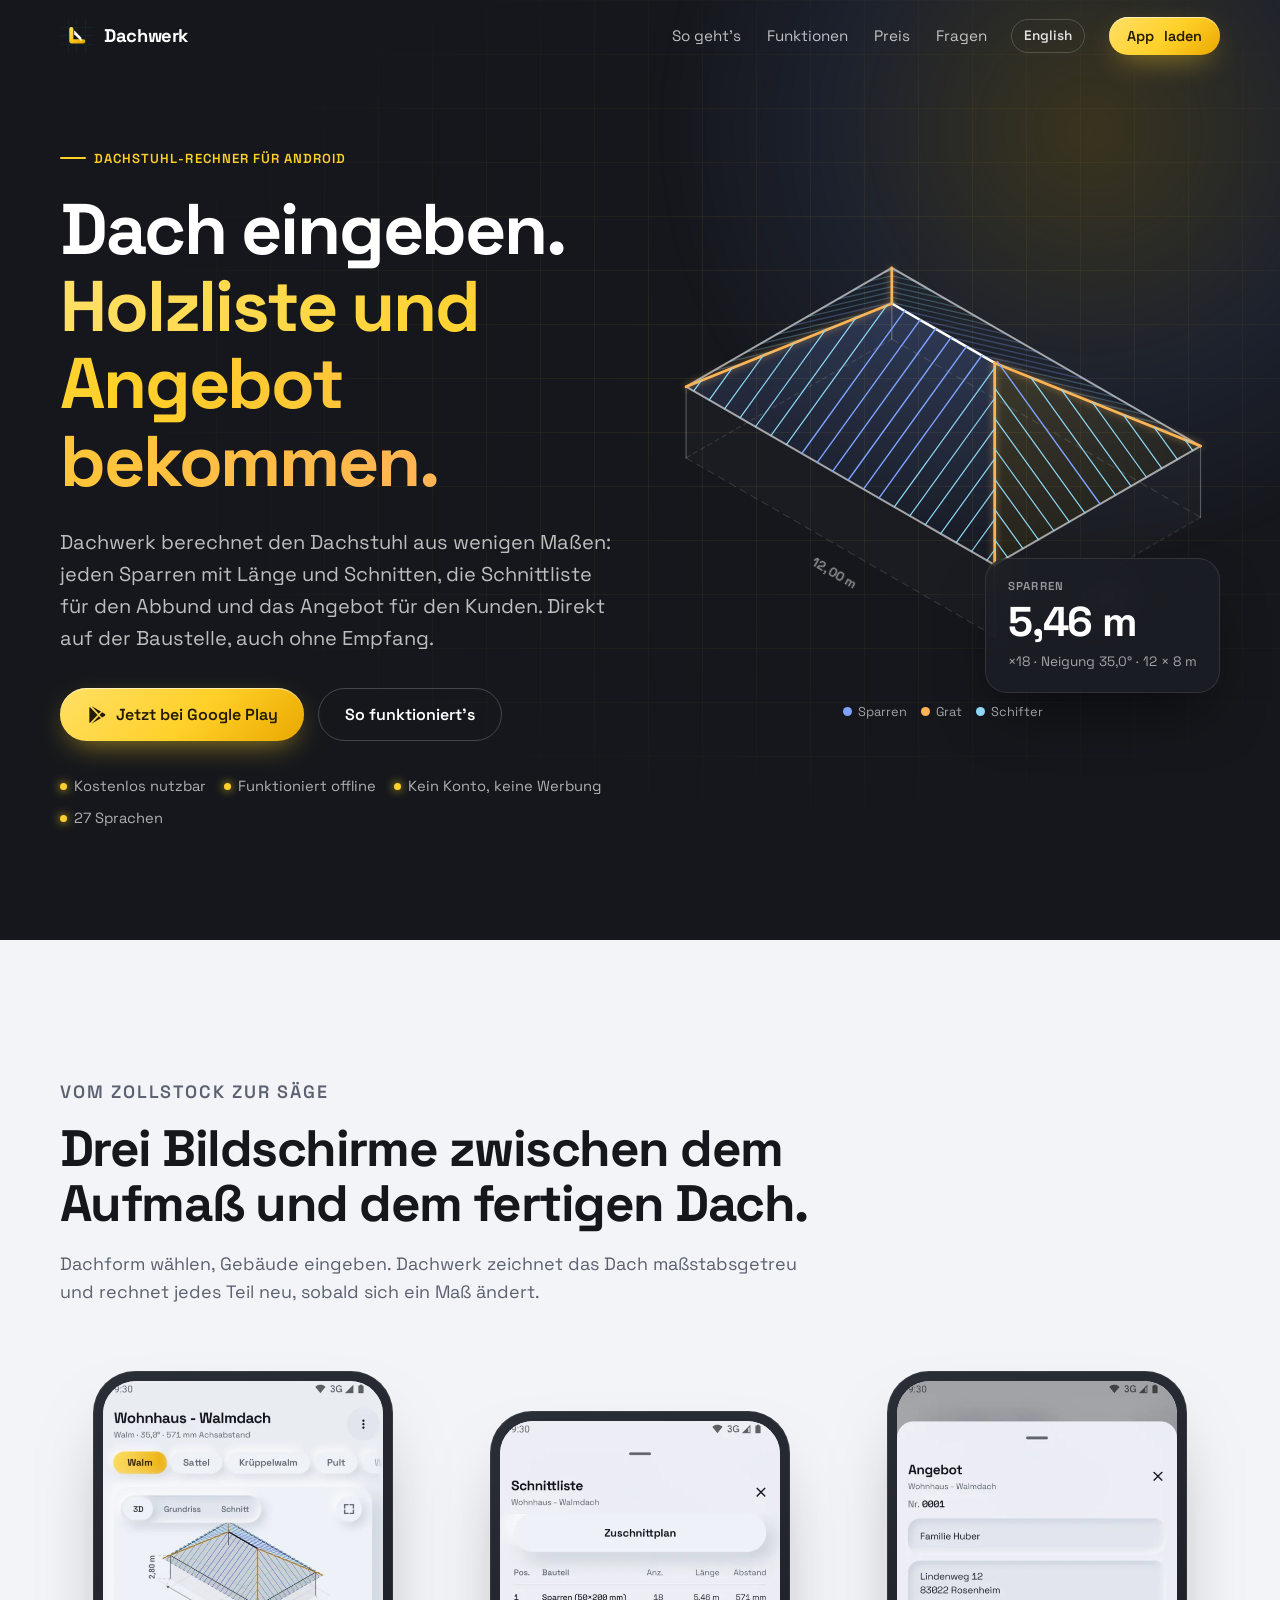
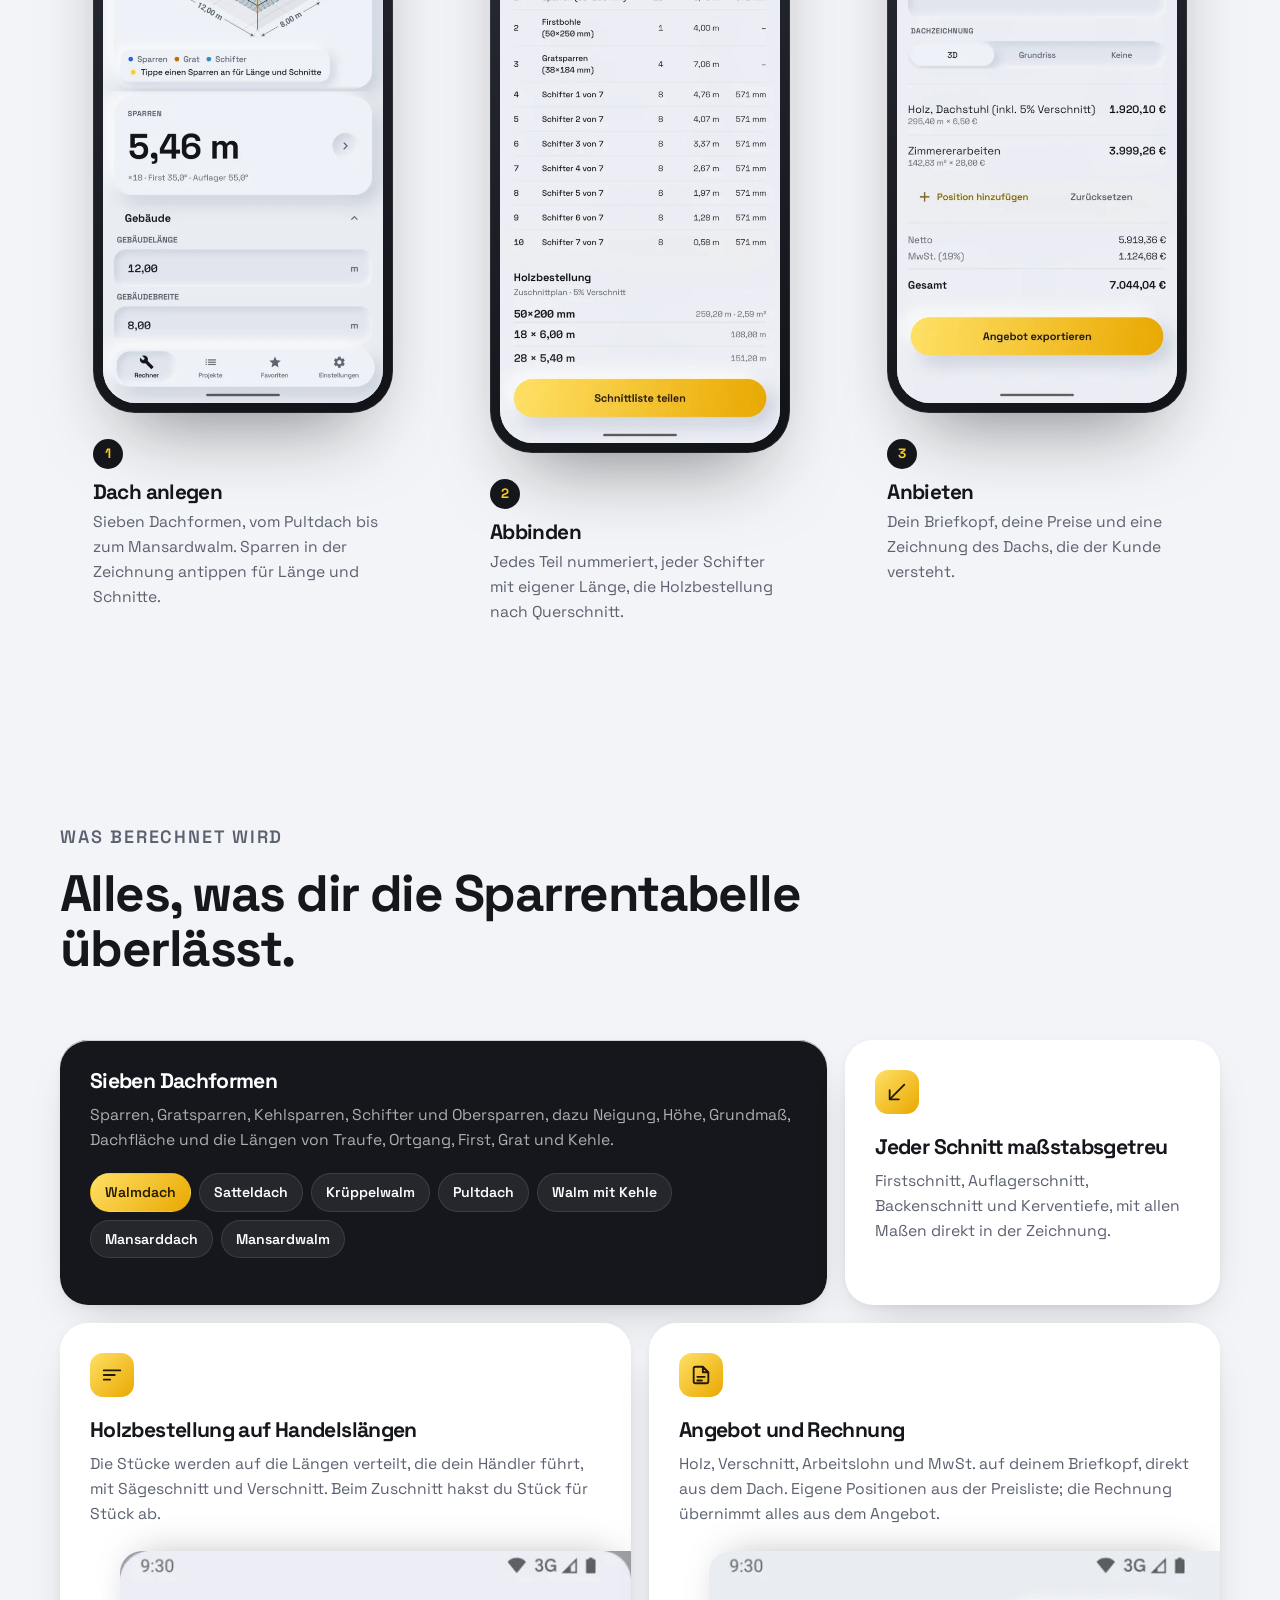
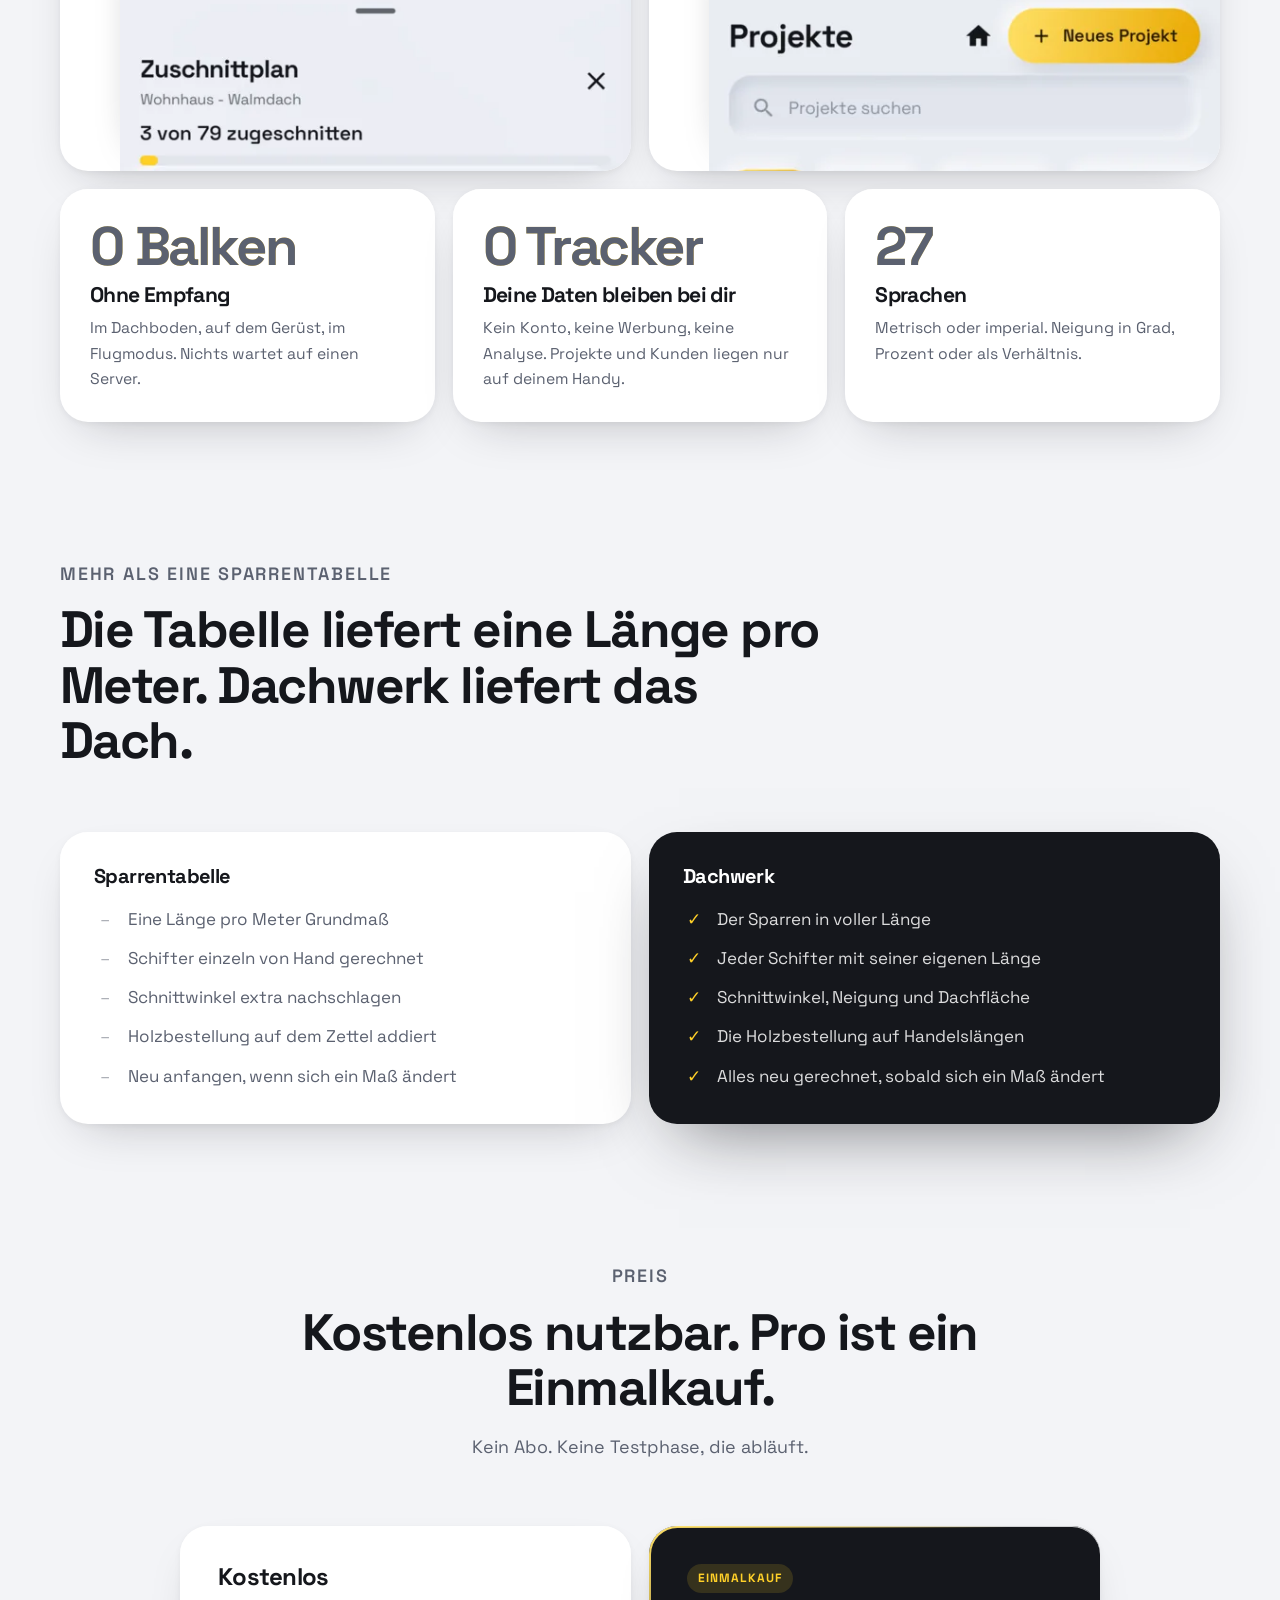
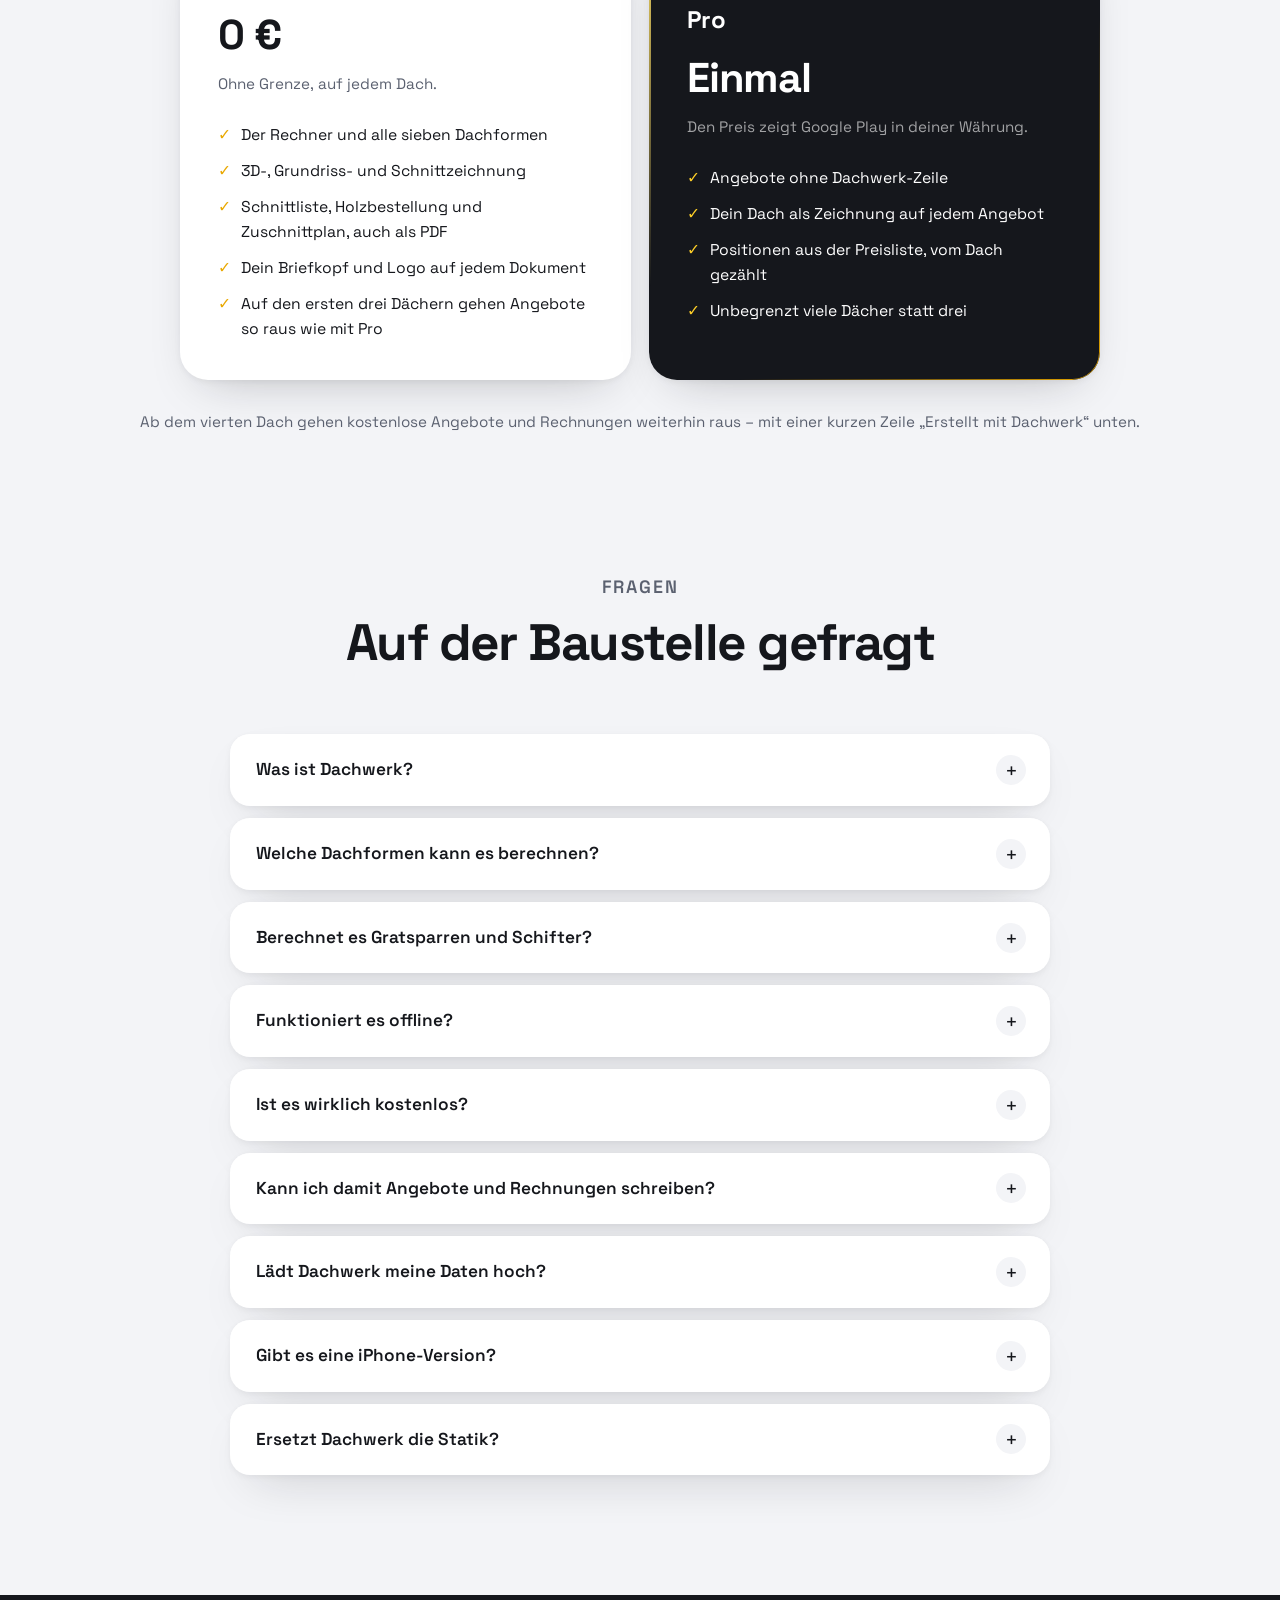
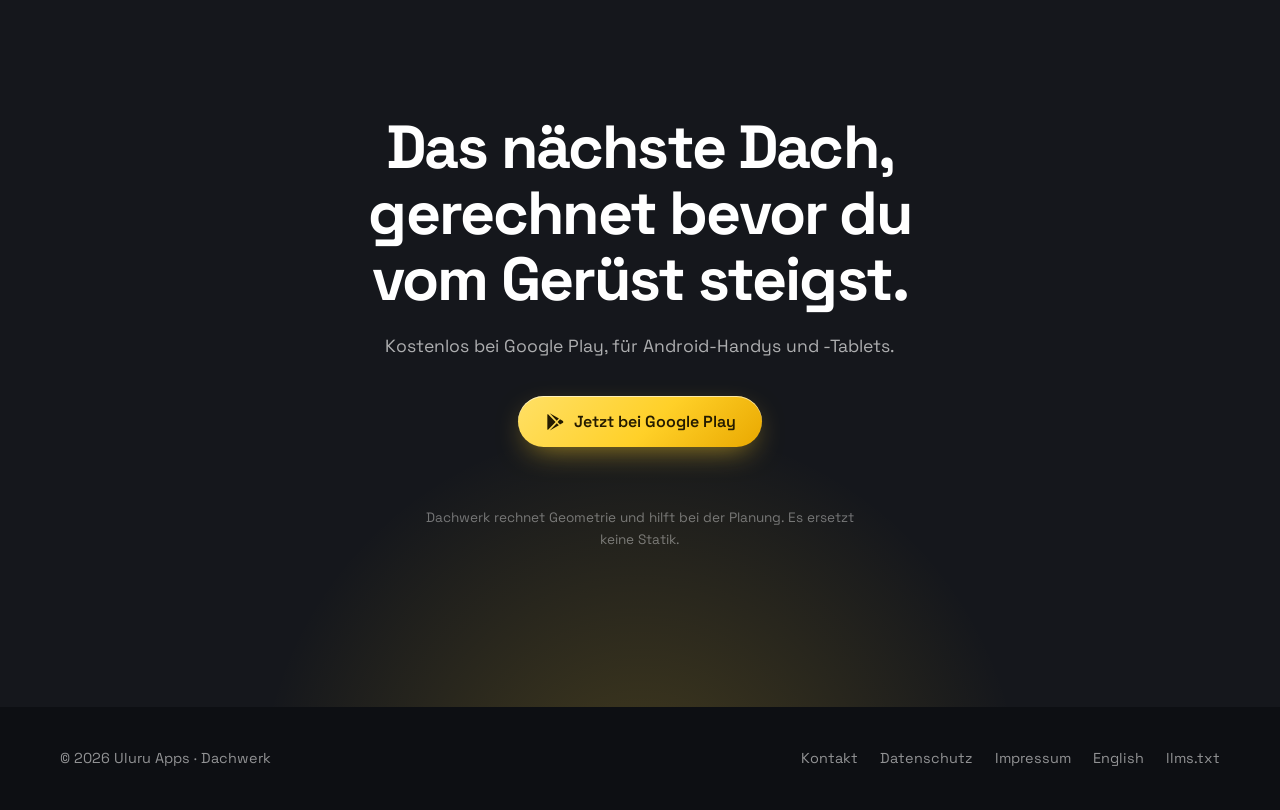
==== public/de/index.html @ 5c01ece1 "Add a website for Dachwerk, and make it easy for AI assistants to read Co-Authored-By: Claude Opus 5" ====
<!doctype html>
<html lang="de">
<head>
<meta charset="utf-8">
<meta name="viewport" content="width=device-width, initial-scale=1">
<title>Dachwerk – Sparrenrechner &amp; Dachstuhl berechnen auf Android</title>
<meta name="description" content="Dachwerk berechnet den Dachstuhl aus wenigen Maßen: jeden Sparren mit Länge und Schnitten, die Schnittliste für den Abbund und das Angebot für den Kunden. Offline, ohne Konto, kostenlos mit optionalem Pro-Einmalkauf.">
<link rel="canonical" href="__SITE_URL__/de/">
<link rel="alternate" hreflang="en" href="__SITE_URL__/">
<link rel="alternate" hreflang="de" href="__SITE_URL__/de/">
<link rel="alternate" hreflang="x-default" href="__SITE_URL__/">
<link rel="alternate" type="text/markdown" title="LLM-Zusammenfassung" href="../llms.txt">
<meta name="theme-color" content="#15171C">
<link rel="icon" href="../icon.svg" type="image/svg+xml">
<link rel="apple-touch-icon" href="../apple-touch-icon.png">
<link rel="preload" href="../fonts/space_grotesk.ttf" as="font" type="font/ttf" crossorigin>
<meta property="og:type" content="website">
<meta property="og:site_name" content="Dachwerk">
<meta property="og:title" content="Dachwerk – Dach eingeben. Holzliste und Angebot bekommen.">
<meta property="og:description" content="Dachstuhl-Rechner für Android: Sparren, Grat und Schifter, Schnitte, Schnittliste, Holzbestellung und Angebot. Funktioniert offline.">
<meta property="og:url" content="__SITE_URL__/de/">
<meta property="og:image" content="__SITE_URL__/img/og.png">
<meta property="og:image:width" content="1200">
<meta property="og:image:height" content="630">
<meta property="og:locale" content="de_DE">
<meta property="og:locale:alternate" content="en_GB">
<meta name="twitter:card" content="summary_large_image">
<link rel="stylesheet" href="../styles.css">
<script>document.documentElement.classList.add('js')</script>
<script type="application/ld+json">
{
  "@context": "https://schema.org",
  "@graph": [
    {
      "@type": "WebPage",
      "@id": "__SITE_URL__/de/#webpage",
      "url": "__SITE_URL__/de/",
      "name": "Dachwerk – Sparrenrechner & Dachstuhl berechnen auf Android",
      "inLanguage": "de",
      "isPartOf": { "@id": "__SITE_URL__/#website" },
      "about": { "@id": "__SITE_URL__/#app" }
    },
    {
      "@type": "MobileApplication",
      "@id": "__SITE_URL__/#app",
      "name": "Dachwerk",
      "alternateName": ["Dachstuhl berechnen · Dachwerk", "Sparrenrechner Dachwerk"],
      "description": "Dachstuhl-Rechner für Android. Aus wenigen Maßen berechnet Dachwerk jeden Sparren (Sparren, Gratsparren, Kehlsparren, Schifter, Obersparren) mit Länge und Schnitten (Firstschnitt, Auflagerschnitt, Backenschnitt, Kerventiefe), Neigung und Dachfläche, eine nummerierte Schnittliste, die Holzbestellung auf Handelslängen sowie Angebot und Rechnung als PDF auf dem eigenen Briefkopf. Funktioniert komplett offline, ohne Konto, ohne Werbung und ohne Tracking.",
      "applicationCategory": "BusinessApplication",
      "operatingSystem": "Android 8.0 oder neuer",
      "downloadUrl": "https://play.google.com/store/apps/details?id=com.uluruapps.dachwerk",
      "inLanguage": "de",
      "offers": { "@type": "Offer", "price": "0", "priceCurrency": "EUR", "description": "Kostenlos ohne Grenze für Rechner, Zeichnungen, Schnittliste und Briefkopf. Pro ist ein optionaler Einmalkauf, kein Abo." },
      "publisher": { "@id": "__SITE_URL__/#org" }
    },
    {
      "@type": "FAQPage",
      "@id": "__SITE_URL__/de/#faq",
      "inLanguage": "de",
      "mainEntity": [
        { "@type": "Question", "name": "Was ist Dachwerk?", "acceptedAnswer": { "@type": "Answer", "text": "Dachwerk ist ein Sparrenrechner bzw. Dachstuhl-Rechner für Android. Aus wenigen Maßen berechnet die App jeden Sparren mit Länge und Schnitten, zeichnet das Dach maßstabsgetreu, erstellt Schnittliste und Holzbestellung und schreibt das Angebot und die Rechnung für den Kunden. Gemacht für Zimmerer, Dachdecker, Holzbaubetriebe und Bauunternehmer." } },
        { "@type": "Question", "name": "Welche Dachformen kann Dachwerk berechnen?", "acceptedAnswer": { "@type": "Answer", "text": "Satteldach, Pultdach, Walmdach, Krüppelwalmdach, Walmdach mit Kehle (Winkeldach), Mansarddach und Mansardwalmdach." } },
        { "@type": "Question", "name": "Berechnet Dachwerk Gratsparren und Schifter?", "acceptedAnswer": { "@type": "Answer", "text": "Ja. Dachwerk berechnet Sparren, Gratsparren, Kehlsparren, Schifter und Obersparren. Jeder Schifter steht mit seiner eigenen Länge in der Liste, mit Firstschnitt, Auflagerschnitt, Backenschnitt und Kerventiefe." } },
        { "@type": "Question", "name": "Funktioniert Dachwerk offline?", "acceptedAnswer": { "@type": "Answer", "text": "Ja. Rechner, Zeichnungen, Schnittlisten und PDFs funktionieren ohne Empfang. Internet braucht die App nur, um einen optionalen Kauf über Google Play abzuschließen." } },
        { "@type": "Question", "name": "Ist Dachwerk kostenlos?", "acceptedAnswer": { "@type": "Answer", "text": "Ja. Rechner, Zeichnungen, Schnittliste, Holzbestellung und Briefkopf sind kostenlos und ohne Grenze. Auf den ersten drei Dächern gehen auch Angebote so raus wie mit Pro. Ab dem vierten Dach steht unten auf Angeboten und Rechnungen eine kurze Zeile „Erstellt mit Dachwerk“, bis Pro freigeschaltet ist. Pro ist ein Einmalkauf, kein Abo." } },
        { "@type": "Question", "name": "Kann ich mit Dachwerk Angebote und Rechnungen schreiben?", "acceptedAnswer": { "@type": "Answer", "text": "Ja. Holz, Verschnitt, Arbeitslohn und MwSt. direkt aus dem berechneten Dach, auf dem eigenen Briefkopf mit Logo. Eigene Positionen kommen aus der Preisliste. Die Rechnung übernimmt Kunde und Positionen aus dem Angebot. Beides geht als PDF per E-Mail oder Messenger raus oder wird ausgedruckt." } },
        { "@type": "Question", "name": "Lädt Dachwerk meine Daten hoch?", "acceptedAnswer": { "@type": "Answer", "text": "Nein. Kein Konto, keine Werbung, keine Analyse, kein Tracking. Projekte, Kunden und Firmendaten bleiben auf dem Handy." } },
        { "@type": "Question", "name": "Gibt es Dachwerk für das iPhone?", "acceptedAnswer": { "@type": "Answer", "text": "Derzeit nicht. Dachwerk gibt es für Android-Handys und -Tablets ab Android 8.0 bei Google Play." } },
        { "@type": "Question", "name": "Ersetzt Dachwerk die Statik?", "acceptedAnswer": { "@type": "Answer", "text": "Nein. Dachwerk rechnet Geometrie und hilft bei der Planung. Es ersetzt keine Statik. Die Ergebnisse sind anhand der geltenden Bauvorschriften, der statischen Vorgaben und der Herstellerangaben zu prüfen." } }
      ]
    }
  ]
}
</script>
</head>
<body>
<a class="skip" href="#main">Zum Inhalt</a>

<header class="top" id="top">
  <div class="wrap">
    <a class="brand" href="./" aria-label="Dachwerk Startseite"><img src="../icon.svg" alt="" width="34" height="34">Dachwerk</a>
    <nav class="nav" aria-label="Hauptmenü">
      <a href="#how">So geht’s</a>
      <a href="#features">Funktionen</a>
      <a href="#pricing">Preis</a>
      <a href="#faq">Fragen</a>
    </nav>
    <a class="lang" href="../" hreflang="en" lang="en">English</a>
    <a class="btn btn-gold" href="https://play.google.com/store/apps/details?id=com.uluruapps.dachwerk&amp;hl=de&amp;referrer=utm_source%3Dwebsite%26utm_medium%3Dheader_de">App <span class="long">laden</span></a>
  </div>
</header>

<main id="main">
<section class="hero">
  <div class="wrap">
    <div>
      <p class="eyebrow">Dachstuhl-Rechner für Android</p>
      <h1>Dach eingeben.<br><span class="grad">Holzliste und Angebot bekommen.</span></h1>
      <p class="lead">Dachwerk berechnet den Dachstuhl aus wenigen Maßen: jeden Sparren mit Länge und Schnitten, die Schnittliste für den Abbund und das Angebot für den Kunden. Direkt auf der Baustelle, auch ohne Empfang.</p>
      <div class="ctas">
        <a class="btn btn-gold" href="https://play.google.com/store/apps/details?id=com.uluruapps.dachwerk&amp;hl=de&amp;referrer=utm_source%3Dwebsite%26utm_medium%3Dhero_de">
          <svg viewBox="0 0 24 24" aria-hidden="true"><path fill="currentColor" d="M4.6 2.3a1.5 1.5 0 0 0-.6 1.2v17a1.5 1.5 0 0 0 .6 1.2l9.3-9.7zm10.7 8.3 2.6-2.7L6.9 1.6zm0 2.8-8.4 8.9 11-6.3zm3.9-4.7-2.9 3.2 2.9 3.2 3.1-1.8a1.6 1.6 0 0 0 0-2.8z"/></svg>
          Jetzt bei Google Play
        </a>
        <a class="btn btn-ghost" href="#how">So funktioniert’s</a>
      </div>
      <ul class="chips">
        <li>Kostenlos nutzbar</li>
        <li>Funktioniert offline</li>
        <li>Kein Konto, keine Werbung</li>
        <li>27 Sprachen</li>
      </ul>
    </div>
    <div class="stage">
      <svg class="roof" viewBox="-228 -92 560 442" role="img" aria-label="Isometrische Zeichnung eines Walmdachs, 12 × 8 m bei 35° Neigung, mit Sparren, Gratsparren und Schiftern">
<defs><linearGradient id="faceA" x1="0" y1="0" x2="0" y2="1"><stop offset="0" stop-color="#7EA2FF" stop-opacity=".22"/><stop offset="1" stop-color="#7EA2FF" stop-opacity=".04"/></linearGradient><linearGradient id="faceB" x1="0" y1="0" x2="1" y2="1"><stop offset="0" stop-color="#FFD028" stop-opacity=".16"/><stop offset="1" stop-color="#FFD028" stop-opacity=".02"/></linearGradient></defs>
<polygon class="face face-a" points="-207.8,48.0 103.9,228.0 103.9,24.0 0.0,-36.0"/>
<polygon class="face face-b" points="311.8,108.0 103.9,228.0 103.9,24.0"/>
<polygon class="wallface wf-a" points="-207.8,120.0 103.9,300.0 103.9,228.0 -207.8,48.0"/>
<polygon class="wallface wf-b" points="311.8,180.0 103.9,300.0 103.9,228.0 311.8,108.0"/>
<line class="ground" style="--o:0.00" x1="0.0" y1="0.0" x2="311.8" y2="180.0" pathLength="1"/>
<line class="ground" style="--o:0.00" x1="311.8" y1="180.0" x2="103.9" y2="300.0" pathLength="1"/>
<line class="ground" style="--o:0.00" x1="103.9" y1="300.0" x2="-207.8" y2="120.0" pathLength="1"/>
<line class="ground" style="--o:0.00" x1="-207.8" y1="120.0" x2="0.0" y2="0.0" pathLength="1"/>
<line class="wall" style="--o:1.00" x1="0.0" y1="0.0" x2="0.0" y2="-72.0" pathLength="1"/>
<line class="wall" style="--o:1.00" x1="311.8" y1="180.0" x2="311.8" y2="108.0" pathLength="1"/>
<line class="wall" style="--o:1.00" x1="103.9" y1="300.0" x2="103.9" y2="228.0" pathLength="1"/>
<line class="wall" style="--o:1.00" x1="-207.8" y1="120.0" x2="-207.8" y2="48.0" pathLength="1"/>
<line class="plate" style="--o:2.00" x1="0.0" y1="-72.0" x2="311.8" y2="108.0" pathLength="1"/>
<line class="plate" style="--o:2.00" x1="311.8" y1="108.0" x2="103.9" y2="228.0" pathLength="1"/>
<line class="plate" style="--o:2.00" x1="103.9" y1="228.0" x2="-207.8" y2="48.0" pathLength="1"/>
<line class="plate" style="--o:2.00" x1="-207.8" y1="48.0" x2="0.0" y2="-72.0" pathLength="1"/>
<line class="ridge" style="--o:3.00" x1="0.0" y1="-36.0" x2="103.9" y2="24.0" pathLength="1"/>
<line class="hip" style="--o:3.00" x1="0.0" y1="-72.0" x2="0.0" y2="-36.0" pathLength="1"/>
<line class="hip" style="--o:3.00" x1="-207.8" y1="48.0" x2="0.0" y2="-36.0" pathLength="1"/>
<line class="hip" style="--o:3.00" x1="311.8" y1="108.0" x2="103.9" y2="24.0" pathLength="1"/>
<line class="hip" style="--o:3.00" x1="103.9" y1="228.0" x2="103.9" y2="24.0" pathLength="1"/>
<line class="jack back" style="--o:4.00" x1="7.8" y1="-67.5" x2="0.0" y2="-69.3" pathLength="1"/>
<line class="jack" style="--o:4.25" x1="-200.1" y1="52.5" x2="-192.3" y2="41.7" pathLength="1"/>
<line class="jack back" style="--o:4.50" x1="23.4" y1="-58.5" x2="0.0" y2="-63.9" pathLength="1"/>
<line class="jack" style="--o:4.75" x1="-184.5" y1="61.5" x2="-161.1" y2="29.1" pathLength="1"/>
<line class="jack back" style="--o:5.00" x1="39.0" y1="-49.5" x2="0.0" y2="-58.5" pathLength="1"/>
<line class="jack" style="--o:5.25" x1="-168.9" y1="70.5" x2="-129.9" y2="16.5" pathLength="1"/>
<line class="jack back" style="--o:5.50" x1="54.6" y1="-40.5" x2="0.0" y2="-53.1" pathLength="1"/>
<line class="jack" style="--o:5.75" x1="-153.3" y1="79.5" x2="-98.7" y2="3.9" pathLength="1"/>
<line class="jack back" style="--o:6.00" x1="70.1" y1="-31.5" x2="0.0" y2="-47.7" pathLength="1"/>
<line class="jack" style="--o:6.25" x1="-137.7" y1="88.5" x2="-67.5" y2="-8.7" pathLength="1"/>
<line class="jack back" style="--o:6.50" x1="85.7" y1="-22.5" x2="0.0" y2="-42.3" pathLength="1"/>
<line class="jack" style="--o:6.75" x1="-122.1" y1="97.5" x2="-36.4" y2="-21.3" pathLength="1"/>
<line class="jack back" style="--o:7.00" x1="101.3" y1="-13.5" x2="0.0" y2="-36.9" pathLength="1"/>
<line class="jack" style="--o:7.25" x1="-106.5" y1="106.5" x2="-5.2" y2="-33.9" pathLength="1"/>
<line class="common back" style="--o:7.50" x1="116.9" y1="-4.5" x2="13.0" y2="-28.5" pathLength="1"/>
<line class="common" style="--o:7.75" x1="-90.9" y1="115.5" x2="13.0" y2="-28.5" pathLength="1"/>
<line class="common back" style="--o:8.00" x1="132.5" y1="4.5" x2="28.6" y2="-19.5" pathLength="1"/>
<line class="common" style="--o:8.25" x1="-75.3" y1="124.5" x2="28.6" y2="-19.5" pathLength="1"/>
<line class="common back" style="--o:8.50" x1="148.1" y1="13.5" x2="44.2" y2="-10.5" pathLength="1"/>
<line class="common" style="--o:8.75" x1="-59.8" y1="133.5" x2="44.2" y2="-10.5" pathLength="1"/>
<line class="common back" style="--o:9.00" x1="163.7" y1="22.5" x2="59.8" y2="-1.5" pathLength="1"/>
<line class="common" style="--o:9.25" x1="-44.2" y1="142.5" x2="59.8" y2="-1.5" pathLength="1"/>
<line class="common back" style="--o:9.50" x1="179.3" y1="31.5" x2="75.3" y2="7.5" pathLength="1"/>
<line class="common" style="--o:9.75" x1="-28.6" y1="151.5" x2="75.3" y2="7.5" pathLength="1"/>
<line class="common back" style="--o:10.00" x1="194.9" y1="40.5" x2="90.9" y2="16.5" pathLength="1"/>
<line class="common" style="--o:10.25" x1="-13.0" y1="160.5" x2="90.9" y2="16.5" pathLength="1"/>
<line class="jack back" style="--o:10.50" x1="210.4" y1="49.5" x2="109.1" y2="26.1" pathLength="1"/>
<line class="jack" style="--o:10.75" x1="2.6" y1="169.5" x2="103.9" y2="29.1" pathLength="1"/>
<line class="jack back" style="--o:11.00" x1="226.0" y1="58.5" x2="140.3" y2="38.7" pathLength="1"/>
<line class="jack" style="--o:11.25" x1="18.2" y1="178.5" x2="103.9" y2="59.7" pathLength="1"/>
<line class="jack back" style="--o:11.50" x1="241.6" y1="67.5" x2="171.5" y2="51.3" pathLength="1"/>
<line class="jack" style="--o:11.75" x1="33.8" y1="187.5" x2="103.9" y2="90.3" pathLength="1"/>
<line class="jack back" style="--o:12.00" x1="257.2" y1="76.5" x2="202.6" y2="63.9" pathLength="1"/>
<line class="jack" style="--o:12.25" x1="49.4" y1="196.5" x2="103.9" y2="120.9" pathLength="1"/>
<line class="jack back" style="--o:12.50" x1="272.8" y1="85.5" x2="233.8" y2="76.5" pathLength="1"/>
<line class="jack" style="--o:12.75" x1="65.0" y1="205.5" x2="103.9" y2="151.5" pathLength="1"/>
<line class="jack back" style="--o:13.00" x1="288.4" y1="94.5" x2="265.0" y2="89.1" pathLength="1"/>
<line class="jack" style="--o:13.25" x1="80.5" y1="214.5" x2="103.9" y2="182.1" pathLength="1"/>
<line class="jack back" style="--o:13.50" x1="304.0" y1="103.5" x2="296.2" y2="101.7" pathLength="1"/>
<line class="jack" style="--o:13.75" x1="96.1" y1="223.5" x2="103.9" y2="212.7" pathLength="1"/>
<line class="jack back" style="--o:14.00" x1="-7.8" y1="-67.5" x2="0.0" y2="-69.3" pathLength="1"/>
<line class="jack" style="--o:14.25" x1="304.0" y1="112.5" x2="296.2" y2="101.7" pathLength="1"/>
<line class="jack back" style="--o:14.50" x1="-23.4" y1="-58.5" x2="0.0" y2="-63.9" pathLength="1"/>
<line class="jack" style="--o:14.75" x1="288.4" y1="121.5" x2="265.0" y2="89.1" pathLength="1"/>
<line class="jack back" style="--o:15.00" x1="-39.0" y1="-49.5" x2="0.0" y2="-58.5" pathLength="1"/>
<line class="jack" style="--o:15.25" x1="272.8" y1="130.5" x2="233.8" y2="76.5" pathLength="1"/>
<line class="jack back" style="--o:15.50" x1="-54.6" y1="-40.5" x2="0.0" y2="-53.1" pathLength="1"/>
<line class="jack" style="--o:15.75" x1="257.2" y1="139.5" x2="202.6" y2="63.9" pathLength="1"/>
<line class="jack back" style="--o:16.00" x1="-70.1" y1="-31.5" x2="0.0" y2="-47.7" pathLength="1"/>
<line class="jack" style="--o:16.25" x1="241.6" y1="148.5" x2="171.5" y2="51.3" pathLength="1"/>
<line class="jack back" style="--o:16.50" x1="-85.7" y1="-22.5" x2="0.0" y2="-42.3" pathLength="1"/>
<line class="jack" style="--o:16.75" x1="226.0" y1="157.5" x2="140.3" y2="38.7" pathLength="1"/>
<line class="common back" style="--o:17.00" x1="-101.3" y1="-13.5" x2="2.6" y2="-37.5" pathLength="1"/>
<line class="common" style="--o:17.25" x1="210.4" y1="166.5" x2="106.5" y2="22.5" pathLength="1"/>
<line class="jack back" style="--o:17.50" x1="-116.9" y1="-4.5" x2="-26.0" y2="-25.5" pathLength="1"/>
<line class="jack" style="--o:17.75" x1="194.9" y1="175.5" x2="103.9" y2="49.5" pathLength="1"/>
<line class="jack back" style="--o:18.00" x1="-132.5" y1="4.5" x2="-57.2" y2="-12.9" pathLength="1"/>
<line class="jack" style="--o:18.25" x1="179.3" y1="184.5" x2="103.9" y2="80.1" pathLength="1"/>
<line class="jack back" style="--o:18.50" x1="-148.1" y1="13.5" x2="-88.3" y2="-0.3" pathLength="1"/>
<line class="jack" style="--o:18.75" x1="163.7" y1="193.5" x2="103.9" y2="110.7" pathLength="1"/>
<line class="jack back" style="--o:19.00" x1="-163.7" y1="22.5" x2="-119.5" y2="12.3" pathLength="1"/>
<line class="jack" style="--o:19.25" x1="148.1" y1="202.5" x2="103.9" y2="141.3" pathLength="1"/>
<line class="jack back" style="--o:19.50" x1="-179.3" y1="31.5" x2="-150.7" y2="24.9" pathLength="1"/>
<line class="jack" style="--o:19.75" x1="132.5" y1="211.5" x2="103.9" y2="171.9" pathLength="1"/>
<line class="jack back" style="--o:20.00" x1="-194.9" y1="40.5" x2="-181.9" y2="37.5" pathLength="1"/>
<line class="jack" style="--o:20.25" x1="116.9" y1="220.5" x2="103.9" y2="202.5" pathLength="1"/>
<text class="dim" x="-60.0" y="240.0" transform="rotate(30 -60.0 240.0)" text-anchor="middle">12,00 m</text>
<text class="dim" x="221.8" y="266.0" transform="rotate(-30 221.8 266.0)" text-anchor="middle">8,00 m</text>
</svg>
      <div class="readout" aria-hidden="true">
        <small>Sparren</small>
        <strong>5,46 m</strong>
        <span>×18 · Neigung 35,0° · 12 × 8 m</span>
      </div>
      <div class="legend" aria-hidden="true"><span><i style="background:var(--common)"></i>Sparren</span><span><i style="background:var(--hip)"></i>Grat</span><span><i style="background:var(--jack)"></i>Schifter</span></div>
    </div>
  </div>
</section>

<section id="how">
  <div class="wrap">
    <div class="head reveal">
      <p class="kicker">Vom Zollstock zur Säge</p>
      <h2>Drei Bildschirme zwischen dem Aufmaß und dem fertigen Dach.</h2>
      <p>Dachform wählen, Gebäude eingeben. Dachwerk zeichnet das Dach maßstabsgetreu und rechnet jedes Teil neu, sobald sich ein Maß ändert.</p>
    </div>
    <div class="phones">
      <article class="phone reveal">
        <figure>
          <div class="device"><img src="../img/de-1-calculator.webp" width="540" height="1200" alt="Dachwerk-Rechner: Walmdach 12 × 8 m in 3D mit Sparrenlänge" loading="lazy"></div>
          <figcaption><span class="step">1</span><h3>Dach anlegen</h3><p>Sieben Dachformen, vom Pultdach bis zum Mansardwalm. Sparren in der Zeichnung antippen für Länge und Schnitte.</p></figcaption>
        </figure>
      </article>
      <article class="phone reveal" style="--d:.12s">
        <figure>
          <div class="device"><img src="../img/de-4-cut-list.webp" width="540" height="1200" alt="Dachwerk-Schnittliste mit nummerierten Teilen und Holzbestellung nach Querschnitt" loading="lazy"></div>
          <figcaption><span class="step">2</span><h3>Abbinden</h3><p>Jedes Teil nummeriert, jeder Schifter mit eigener Länge, die Holzbestellung nach Querschnitt.</p></figcaption>
        </figure>
      </article>
      <article class="phone reveal" style="--d:.24s">
        <figure>
          <div class="device"><img src="../img/de-3-quote.webp" width="540" height="1200" alt="Dachwerk-Angebot mit Holz, Arbeitslohn, MwSt. und Zeichnung des Dachs" loading="lazy"></div>
          <figcaption><span class="step">3</span><h3>Anbieten</h3><p>Dein Briefkopf, deine Preise und eine Zeichnung des Dachs, die der Kunde versteht.</p></figcaption>
        </figure>
      </article>
    </div>
  </div>
</section>

<section id="features" style="padding-top:60px">
  <div class="wrap">
    <div class="head reveal">
      <p class="kicker">Was berechnet wird</p>
      <h2>Alles, was dir die Sparrentabelle überlässt.</h2>
    </div>
    <div class="bento">
      <article class="tile wide dark reveal">
        <h3>Sieben Dachformen</h3>
        <p>Sparren, Gratsparren, Kehlsparren, Schifter und Obersparren, dazu Neigung, Höhe, Grundmaß, Dachfläche und die Längen von Traufe, Ortgang, First, Grat und Kehle.</p>
        <ul class="shapes"><li>Walmdach</li><li>Satteldach</li><li>Krüppelwalm</li><li>Pultdach</li><li>Walm mit Kehle</li><li>Mansarddach</li><li>Mansardwalm</li></ul>
      </article>
      <article class="tile reveal" style="--d:.1s">
        <div class="ico"><svg viewBox="0 0 24 24" fill="none" stroke="currentColor" stroke-width="2" stroke-linecap="round" stroke-linejoin="round" aria-hidden="true"><path d="M4 20 20 4M4 20h10M4 20V10"/></svg></div>
        <h3>Jeder Schnitt maßstabsgetreu</h3>
        <p>Firstschnitt, Auflagerschnitt, Backenschnitt und Kerventiefe, mit allen Maßen direkt in der Zeichnung.</p>
      </article>
      <article class="tile half reveal">
        <div class="ico"><svg viewBox="0 0 24 24" fill="none" stroke="currentColor" stroke-width="2" stroke-linecap="round" aria-hidden="true"><path d="M3 7h18M3 12h12M3 17h7"/></svg></div>
        <h3>Holzbestellung auf Handelslängen</h3>
        <p>Die Stücke werden auf die Längen verteilt, die dein Händler führt, mit Sägeschnitt und Verschnitt. Beim Zuschnitt hakst du Stück für Stück ab.</p>
        <div class="tile-img"><img src="../img/de-5-cutting-plan.webp" width="540" height="1200" alt="Zuschnittplan: welches Teil aus welchem Holz kommt" loading="lazy"></div>
      </article>
      <article class="tile half reveal" style="--d:.1s">
        <div class="ico"><svg viewBox="0 0 24 24" fill="none" stroke="currentColor" stroke-width="2" stroke-linecap="round" stroke-linejoin="round" aria-hidden="true"><path d="M14 3H6a2 2 0 0 0-2 2v14a2 2 0 0 0 2 2h12a2 2 0 0 0 2-2V9zM14 3v6h6M8 14h8M8 18h5"/></svg></div>
        <h3>Angebot und Rechnung</h3>
        <p>Holz, Verschnitt, Arbeitslohn und MwSt. auf deinem Briefkopf, direkt aus dem Dach. Eigene Positionen aus der Preisliste; die Rechnung übernimmt alles aus dem Angebot.</p>
        <div class="tile-img"><img src="../img/de-6-projects.webp" width="540" height="1200" alt="Projektliste: jeder Auftrag mit Stand von Entwurf bis fertig" loading="lazy"></div>
      </article>
      <article class="tile reveal">
        <p class="big grad">0 Balken</p>
        <h3>Ohne Empfang</h3>
        <p>Im Dachboden, auf dem Gerüst, im Flugmodus. Nichts wartet auf einen Server.</p>
      </article>
      <article class="tile reveal" style="--d:.1s">
        <p class="big grad">0 Tracker</p>
        <h3>Deine Daten bleiben bei dir</h3>
        <p>Kein Konto, keine Werbung, keine Analyse. Projekte und Kunden liegen nur auf deinem Handy.</p>
      </article>
      <article class="tile reveal" style="--d:.2s">
        <p class="big grad">27</p>
        <h3>Sprachen</h3>
        <p>Metrisch oder imperial. Neigung in Grad, Prozent oder als Verhältnis.</p>
      </article>
    </div>
  </div>
</section>

<section style="padding-top:0">
  <div class="wrap">
    <div class="head reveal">
      <p class="kicker">Mehr als eine Sparrentabelle</p>
      <h2>Die Tabelle liefert eine Länge pro Meter. Dachwerk liefert das Dach.</h2>
    </div>
    <div class="compare">
      <div class="col reveal">
        <h3>Sparrentabelle</h3>
        <ul>
          <li>Eine Länge pro Meter Grundmaß</li>
          <li>Schifter einzeln von Hand gerechnet</li>
          <li>Schnittwinkel extra nachschlagen</li>
          <li>Holzbestellung auf dem Zettel addiert</li>
          <li>Neu anfangen, wenn sich ein Maß ändert</li>
        </ul>
      </div>
      <div class="col yes reveal" style="--d:.12s">
        <h3>Dachwerk</h3>
        <ul>
          <li>Der Sparren in voller Länge</li>
          <li>Jeder Schifter mit seiner eigenen Länge</li>
          <li>Schnittwinkel, Neigung und Dachfläche</li>
          <li>Die Holzbestellung auf Handelslängen</li>
          <li>Alles neu gerechnet, sobald sich ein Maß ändert</li>
        </ul>
      </div>
    </div>
  </div>
</section>

<section id="pricing" style="padding-top:0">
  <div class="wrap">
    <div class="head center reveal">
      <p class="kicker">Preis</p>
      <h2>Kostenlos nutzbar. Pro ist ein Einmalkauf.</h2>
      <p>Kein Abo. Keine Testphase, die abläuft.</p>
    </div>
    <div class="pricing">
      <div class="plan reveal">
        <h3>Kostenlos</h3>
        <p class="price">0 €</p>
        <p class="note">Ohne Grenze, auf jedem Dach.</p>
        <ul>
          <li>Der Rechner und alle sieben Dachformen</li>
          <li>3D-, Grundriss- und Schnittzeichnung</li>
          <li>Schnittliste, Holzbestellung und Zuschnittplan, auch als PDF</li>
          <li>Dein Briefkopf und Logo auf jedem Dokument</li>
          <li>Auf den ersten drei Dächern gehen Angebote so raus wie mit Pro</li>
        </ul>
      </div>
      <div class="plan pro reveal" style="--d:.12s">
        <span class="badge">Einmalkauf</span>
        <h3>Pro</h3>
        <p class="price">Einmal</p>
        <p class="note">Den Preis zeigt Google Play in deiner Währung.</p>
        <ul>
          <li>Angebote ohne Dachwerk-Zeile</li>
          <li>Dein Dach als Zeichnung auf jedem Angebot</li>
          <li>Positionen aus der Preisliste, vom Dach gezählt</li>
          <li>Unbegrenzt viele Dächer statt drei</li>
        </ul>
      </div>
    </div>
    <p class="fine">Ab dem vierten Dach gehen kostenlose Angebote und Rechnungen weiterhin raus – mit einer kurzen Zeile „Erstellt mit Dachwerk“ unten.</p>
  </div>
</section>

<section id="faq" style="padding-top:0">
  <div class="wrap">
    <div class="head center reveal">
      <p class="kicker">Fragen</p>
      <h2>Auf der Baustelle gefragt</h2>
    </div>
    <div class="faq">
      <details><summary>Was ist Dachwerk?</summary><div><p>Dachwerk ist ein Sparrenrechner bzw. Dachstuhl-Rechner für Android. Aus wenigen Maßen berechnet die App jeden Sparren mit Länge und Schnitten, zeichnet das Dach maßstabsgetreu, erstellt Schnittliste und Holzbestellung und schreibt Angebot und Rechnung für den Kunden. Gemacht für Zimmerer, Dachdecker, Holzbaubetriebe und Bauunternehmer.</p></div></details>
      <details><summary>Welche Dachformen kann es berechnen?</summary><div><p>Satteldach, Pultdach, Walmdach, Krüppelwalmdach, Walmdach mit Kehle (Winkeldach), Mansarddach und Mansardwalmdach.</p></div></details>
      <details><summary>Berechnet es Gratsparren und Schifter?</summary><div><p>Ja: Sparren, Gratsparren, Kehlsparren, Schifter und Obersparren. Jeder Schifter steht mit seiner eigenen Länge in der Liste, nicht als Bereich, mit Firstschnitt, Auflagerschnitt, Backenschnitt und Kerventiefe.</p></div></details>
      <details><summary>Funktioniert es offline?</summary><div><p>Ja. Rechner, Zeichnungen, Schnittlisten und PDFs funktionieren ohne Empfang. Internet braucht die App nur, um einen optionalen Kauf über Google Play abzuschließen.</p></div></details>
      <details><summary>Ist es wirklich kostenlos?</summary><div><p>Rechner, Zeichnungen, Schnittliste, Holzbestellung und dein Briefkopf sind kostenlos, ohne Grenze. Auf deinen ersten drei Dächern gehen auch Angebote so raus wie mit Pro. Ab dem vierten Dach steht unten auf Angeboten und Rechnungen eine kurze Zeile „Erstellt mit Dachwerk“, bis du Pro freischaltest.</p><p>Pro ist ein Einmalkauf. Kein Abo.</p></div></details>
      <details><summary>Kann ich damit Angebote und Rechnungen schreiben?</summary><div><p>Ja. Holz, Verschnitt, Arbeitslohn und MwSt. direkt aus dem berechneten Dach, auf deinem Briefkopf mit Logo. Eigene Positionen kommen aus deiner Preisliste. Die Rechnung übernimmt Kunde und Positionen aus dem Angebot. Beides geht als PDF per E-Mail oder Messenger raus oder wird ausgedruckt.</p></div></details>
      <details><summary>Lädt Dachwerk meine Daten hoch?</summary><div><p>Nein. Kein Konto, keine Werbung, keine Analyse, kein Tracking. Projekte, Kunden und Firmendaten bleiben auf deinem Handy. <a href="https://uluruapps.github.io/dachwerk-privacy/privacy.de.html">Zur Datenschutzerklärung</a>.</p></div></details>
      <details><summary>Gibt es eine iPhone-Version?</summary><div><p>Derzeit nicht. Dachwerk läuft auf Android-Handys und -Tablets ab Android 8.0.</p></div></details>
      <details><summary>Ersetzt Dachwerk die Statik?</summary><div><p>Nein. Dachwerk rechnet Geometrie und hilft bei der Planung. Es ersetzt keine Statik. Prüfe die Ergebnisse anhand der geltenden Bauvorschriften, der statischen Vorgaben und der Herstellerangaben.</p></div></details>
    </div>
  </div>
</section>

<section class="closing">
  <div class="wrap">
    <h2 class="reveal">Das nächste Dach, gerechnet bevor du vom Gerüst steigst.</h2>
    <p class="reveal">Kostenlos bei Google Play, für Android-Handys und -Tablets.</p>
    <div class="ctas reveal">
      <a class="btn btn-gold" href="https://play.google.com/store/apps/details?id=com.uluruapps.dachwerk&amp;hl=de&amp;referrer=utm_source%3Dwebsite%26utm_medium%3Dfooter_de">
        <svg viewBox="0 0 24 24" aria-hidden="true"><path fill="currentColor" d="M4.6 2.3a1.5 1.5 0 0 0-.6 1.2v17a1.5 1.5 0 0 0 .6 1.2l9.3-9.7zm10.7 8.3 2.6-2.7L6.9 1.6zm0 2.8-8.4 8.9 11-6.3zm3.9-4.7-2.9 3.2 2.9 3.2 3.1-1.8a1.6 1.6 0 0 0 0-2.8z"/></svg>
        Jetzt bei Google Play
      </a>
    </div>
    <p class="disclaimer">Dachwerk rechnet Geometrie und hilft bei der Planung. Es ersetzt keine Statik.</p>
  </div>
</section>
</main>

<footer>
  <div class="wrap">
    <span>© <span id="y">2026</span> Uluru Apps · Dachwerk</span>
    <nav aria-label="Fußzeile">
      <a href="mailto:uluruapps+dachwerk@gmail.com">Kontakt</a>
      <a href="https://uluruapps.github.io/dachwerk-privacy/privacy.de.html">Datenschutz</a>
      <a href="../impressum/">Impressum</a>
      <a href="../" hreflang="en" lang="en">English</a>
      <a href="../llms.txt">llms.txt</a>
    </nav>
  </div>
</footer>
<script src="../main.js" defer></script>
</body>
</html>
---- public/styles.css ----
@font-face {
  font-family: "Space Grotesk";
  src: url("fonts/space_grotesk.ttf") format("truetype");
  font-weight: 300 700;
  font-display: swap;
}

:root {
  --ink: #15171C;
  --ink-2: #1C1F26;
  --ink-3: #262A33;
  --paper: #F3F4F7;
  --card: #FFFFFF;
  --text: #15171C;
  --muted: #5B6170;
  --line: rgba(21, 23, 28, .09);
  --gold: #FFD028;
  --gold-hi: #FFE066;
  --gold-lo: #E9A800;
  --common: #7EA2FF;
  --hip: #FFB454;
  --jack: #8ED8F5;
  --valley: #FF87BE;
  --radius: 28px;
  --shadow: 0 1px 0 rgba(255,255,255,.8) inset, 0 20px 50px -24px rgba(21,23,28,.28), 0 2px 6px rgba(21,23,28,.05);
  --font: "Space Grotesk", ui-sans-serif, system-ui, -apple-system, "Segoe UI", Roboto, sans-serif;
  color-scheme: light dark;
}
@media (prefers-color-scheme: dark) {
  :root {
    --paper: #0F1116;
    --card: #181B22;
    --text: #ECEEF2;
    --muted: #9AA1AF;
    --line: rgba(255, 255, 255, .08);
    --shadow: 0 1px 0 rgba(255,255,255,.05) inset, 0 24px 60px -28px rgba(0,0,0,.8);
  }
}

* { box-sizing: border-box; }
html { scroll-behavior: smooth; -webkit-text-size-adjust: 100%; }
body {
  margin: 0;
  font: 17px/1.6 var(--font);
  background: var(--paper);
  color: var(--text);
  -webkit-font-smoothing: antialiased;
  overflow-x: hidden;
}
img { max-width: 100%; height: auto; display: block; }
a { color: inherit; }
h1, h2, h3 { line-height: 1.08; letter-spacing: -.03em; margin: 0; font-weight: 700; }
p { margin: 0; }
.wrap { width: min(1160px, 100% - 32px); margin-inline: auto; }
.skip { position: absolute; left: -999px; }
.skip:focus { left: 16px; top: 16px; z-index: 99; background: var(--gold); color: var(--ink); padding: 8px 14px; border-radius: 10px; }
:focus-visible { outline: 3px solid var(--gold); outline-offset: 3px; border-radius: 6px; }

/* ---------- header ---------- */
.top {
  position: fixed; inset: 0 0 auto; z-index: 50;
  transition: background .3s, box-shadow .3s, backdrop-filter .3s;
}
.top.scrolled {
  background: rgba(21, 23, 28, .78);
  backdrop-filter: blur(14px) saturate(1.4);
  -webkit-backdrop-filter: blur(14px) saturate(1.4);
  box-shadow: 0 1px 0 rgba(255,255,255,.06);
}
.top .wrap { display: flex; align-items: center; gap: 24px; height: 72px; color: #fff; }
.brand { display: flex; align-items: center; gap: 10px; font-weight: 700; font-size: 1.15rem; text-decoration: none; letter-spacing: -.02em; }
.brand img { width: 34px; height: 34px; border-radius: 9px; }
.nav { display: flex; gap: 26px; margin-left: auto; font-size: .95rem; }
.nav a { text-decoration: none; opacity: .72; transition: opacity .2s; }
.nav a:hover { opacity: 1; }
.lang { font-size: .85rem; font-weight: 600; text-decoration: none; border: 1px solid rgba(255,255,255,.22); border-radius: 99px; padding: 5px 12px; opacity: .85; }
.lang:hover { opacity: 1; border-color: rgba(255,255,255,.5); }
.top .btn { padding: 10px 18px; font-size: .9rem; }
@media (max-width: 860px) { .nav { display: none; } .top .wrap > .lang { margin-left: auto; } }
@media (max-width: 480px) { .top .btn span.long { display: none; } }

/* ---------- buttons ---------- */
.btn {
  display: inline-flex; align-items: center; gap: 10px;
  padding: 15px 26px; border-radius: 99px;
  font: 600 1rem var(--font); text-decoration: none; white-space: nowrap;
  transition: transform .2s, box-shadow .2s, background .2s;
}
.btn-gold {
  color: #241B00;
  background: linear-gradient(135deg, var(--gold-hi), var(--gold) 55%, var(--gold-lo));
  box-shadow: 0 10px 30px -10px rgba(255, 208, 40, .65), inset 0 1px 0 rgba(255,255,255,.6);
}
.btn-gold:hover { transform: translateY(-2px); box-shadow: 0 16px 40px -12px rgba(255, 208, 40, .8), inset 0 1px 0 rgba(255,255,255,.6); }
.btn-ghost { color: #fff; border: 1px solid rgba(255,255,255,.2); }
.btn-ghost:hover { background: rgba(255,255,255,.07); }
.btn svg { width: 20px; height: 20px; flex: none; }

/* ---------- hero ---------- */
.hero {
  position: relative; isolation: isolate;
  background: var(--ink); color: #fff;
  padding: 140px 0 110px;
  overflow: hidden;
}
.hero::before { /* the icon's gold grid */
  content: ""; position: absolute; inset: 0; z-index: -2;
  background-image:
    linear-gradient(rgba(255, 208, 40, .07) 1px, transparent 1px),
    linear-gradient(90deg, rgba(255, 208, 40, .07) 1px, transparent 1px);
  background-size: 54px 54px;
  mask-image: radial-gradient(ellipse 80% 70% at 65% 40%, #000 20%, transparent 75%);
  -webkit-mask-image: radial-gradient(ellipse 80% 70% at 65% 40%, #000 20%, transparent 75%);
}
.hero::after {
  content: ""; position: absolute; z-index: -1;
  width: 900px; height: 900px; right: -260px; top: -320px;
  background: radial-gradient(circle, rgba(255, 208, 40, .16), rgba(126, 162, 255, .08) 40%, transparent 68%);
  filter: blur(10px);
}
.hero .wrap { display: grid; grid-template-columns: 1.02fr 1fr; gap: 40px; align-items: center; }
.eyebrow {
  display: inline-flex; align-items: center; gap: 8px;
  font-size: .82rem; font-weight: 600; letter-spacing: .08em; text-transform: uppercase;
  color: var(--gold); margin-bottom: 22px;
}
.eyebrow::before { content: ""; width: 26px; height: 2px; background: currentColor; border-radius: 2px; }
.hero h1 { font-size: clamp(2.6rem, 5.6vw, 4.6rem); }
.grad {
  background: linear-gradient(100deg, var(--gold-hi), var(--gold) 45%, #FFB454);
  -webkit-background-clip: text; background-clip: text; color: transparent;
}
.lead { font-size: clamp(1.08rem, 1.6vw, 1.25rem); color: rgba(255,255,255,.72); margin: 26px 0 34px; max-width: 34em; }
.ctas { display: flex; flex-wrap: wrap; gap: 14px; }
.chips { display: flex; flex-wrap: wrap; gap: 8px 18px; margin: 34px 0 0; padding: 0; list-style: none; font-size: .92rem; color: rgba(255,255,255,.66); }
.chips li { display: flex; align-items: center; gap: 7px; }
.chips li::before { content: ""; width: 7px; height: 7px; border-radius: 50%; background: var(--gold); box-shadow: 0 0 10px var(--gold); }

.stage { position: relative; }
.roof { width: 100%; height: auto; overflow: visible; }
.roof line { fill: none; stroke-linecap: round; stroke-dasharray: 1; stroke-dashoffset: 0; }
.roof .ground { stroke: rgba(255,255,255,.18); stroke-width: 1; stroke-dasharray: .02 .015; }
.roof .wall { stroke: rgba(255,255,255,.28); stroke-width: 1.2; }
.roof .plate { stroke: rgba(255,255,255,.6); stroke-width: 2; }
.roof .ridge { stroke: #fff; stroke-width: 2.6; }
.roof .hip { stroke: var(--hip); stroke-width: 2.8; filter: drop-shadow(0 0 4px rgba(255,180,84,.6)); }
.roof .common { stroke: var(--common); stroke-width: 1.4; }
.roof .jack { stroke: var(--jack); stroke-width: 1.2; }
.roof .face { opacity: .9; }
.roof .face-a { fill: url(#faceA); }
.roof .face-b { fill: url(#faceB); }
.roof .wallface { fill: rgba(255,255,255,.025); }
.roof .dim { fill: rgba(255,255,255,.55); font: 600 13px var(--font); letter-spacing: .02em; }

.js .roof line { stroke-dashoffset: 1; animation: draw .9s cubic-bezier(.6,.05,.3,1) forwards; animation-delay: calc(.25s + var(--o) * 70ms); }
.js .roof .ground { stroke-dashoffset: 0; animation: fade .8s .1s both; }
.js .roof .face, .js .roof .wallface, .js .roof .dim { animation: fade 1.2s 1.9s both; }
@keyframes draw { to { stroke-dashoffset: 0; } }
@keyframes fade { from { opacity: 0; } }

.readout {
  position: absolute; right: 0; bottom: 6%;
  min-width: 230px; padding: 18px 22px; border-radius: 22px;
  background: rgba(28, 31, 38, .72); border: 1px solid rgba(255,255,255,.1);
  backdrop-filter: blur(16px); -webkit-backdrop-filter: blur(16px);
  box-shadow: 0 30px 60px -20px rgba(0,0,0,.6);
}
.js .readout { animation: rise .8s 2.1s both cubic-bezier(.2,.8,.2,1); }
.readout small { display: block; font-size: .72rem; font-weight: 600; letter-spacing: .1em; text-transform: uppercase; color: rgba(255,255,255,.55); }
.readout strong { display: block; font-size: 2.6rem; line-height: 1.1; letter-spacing: -.03em; margin: 4px 0 2px; }
.readout span { font-size: .85rem; color: rgba(255,255,255,.6); }
.legend { display: flex; justify-content: center; margin-top: 8px; gap: 14px; font-size: .8rem; color: rgba(255,255,255,.6); }
.legend i { display: inline-block; width: 9px; height: 9px; border-radius: 50%; margin-right: 6px; vertical-align: 0; }
.js .legend { animation: fade 1s 2.3s both; }
@keyframes rise { from { opacity: 0; transform: translateY(24px) scale(.96); } }

@media (max-width: 900px) {
  .hero { padding: 116px 0 90px; }
  .hero .wrap { grid-template-columns: 1fr; gap: 56px; }
  .readout { right: 0; bottom: -14%; min-width: 0; padding: 14px 18px; }
  .readout strong { font-size: 2rem; }
}

/* ---------- sections ---------- */
section { padding: 120px 0; }
.kicker { font-size: .82rem; font-weight: 600; letter-spacing: .1em; text-transform: uppercase; color: var(--gold-lo); }
@media (prefers-color-scheme: dark) { .kicker { color: var(--gold); } }
.head { max-width: 760px; margin-bottom: 64px; }
.head h2 { font-size: clamp(2rem, 4vw, 3.2rem); margin-top: 14px; }
.head p { color: var(--muted); font-size: 1.12rem; margin-top: 18px; }
.center { text-align: center; margin-inline: auto; }

/* phones */
.phones {
  display: grid; grid-template-columns: repeat(3, 1fr); gap: 40px 32px;
}
.phone figure { margin: 0; }
.device {
  position: relative; border-radius: 42px; padding: 10px; max-width: 300px; margin-inline: auto;
  background: linear-gradient(160deg, #2A2E37, #111318);
  box-shadow: 0 40px 80px -36px rgba(21,23,28,.55), inset 0 0 0 1px rgba(255,255,255,.08);
  transition: transform .5s cubic-bezier(.2,.8,.2,1);
}
.device img { border-radius: 33px; width: 100%; aspect-ratio: 9 / 20; object-fit: cover; object-position: top; background: #E8EAF0; }
.phone:nth-child(2) .device { transform: translateY(40px); }
.phone:hover .device { transform: translateY(-8px); }
.phone:nth-child(2):hover .device { transform: translateY(32px); }
.phone figcaption { margin: 26px auto 0; max-width: 300px; }
.phone:nth-child(2) figcaption { margin-top: 66px; }
.phone h3 { font-size: 1.3rem; }
.phone p { color: var(--muted); margin-top: 6px; font-size: .98rem; }
.step { display: inline-grid; place-items: center; width: 30px; height: 30px; border-radius: 50%; background: var(--ink); color: var(--gold); font-size: .85rem; font-weight: 700; margin-bottom: 12px; }
@media (prefers-color-scheme: dark) { .step { background: var(--gold); color: var(--ink); } }
@media (max-width: 760px) {
  .phones { grid-template-columns: none; grid-auto-flow: column; grid-auto-columns: 74%; overflow-x: auto; scroll-snap-type: x mandatory; padding: 0 16px 20px; margin-inline: -16px; scrollbar-width: none; }
  .phones::-webkit-scrollbar { display: none; }
  .phone { scroll-snap-align: center; }
  .phone:nth-child(2) .device, .phone:nth-child(2):hover .device { transform: none; }
  .phone:nth-child(2) figcaption { margin-top: 26px; }
}

/* bento */
.bento { display: grid; grid-template-columns: repeat(6, 1fr); gap: 18px; }
.tile {
  position: relative; overflow: hidden;
  grid-column: span 2; padding: 30px; border-radius: var(--radius);
  background: var(--card); box-shadow: var(--shadow);
}
.tile.wide { grid-column: span 4; }
.tile.half { grid-column: span 3; }
.tile h3 { font-size: 1.32rem; margin-bottom: 10px; }
.tile p { color: var(--muted); font-size: .98rem; }
.tile .ico { width: 44px; height: 44px; border-radius: 13px; display: grid; place-items: center; margin-bottom: 22px; background: linear-gradient(135deg, var(--gold-hi), var(--gold-lo)); color: #241B00; }
.tile .ico svg { width: 22px; height: 22px; }
.tile.dark { background: var(--ink); color: #fff; }
.tile.dark p { color: rgba(255,255,255,.65); }
.shapes { display: flex; flex-wrap: wrap; gap: 8px; margin-top: 20px; padding: 0; list-style: none; }
.shapes li { padding: 7px 14px; border-radius: 99px; font-size: .88rem; font-weight: 600; background: rgba(255,255,255,.07); border: 1px solid rgba(255,255,255,.1); }
.shapes li:first-child { background: linear-gradient(135deg, var(--gold-hi), var(--gold-lo)); color: #241B00; border-color: transparent; }
.tile .big { font-size: 3.4rem; font-weight: 700; letter-spacing: -.04em; line-height: 1; margin-bottom: 10px; }
.tile-img { margin: 24px -30px -30px 30px; border-radius: 22px 0 0 0; overflow: hidden; box-shadow: 0 -10px 40px -20px rgba(21,23,28,.4); height: 220px; }
.tile-img img { width: 100%; height: auto; }
@media (max-width: 900px) {
  .bento { grid-template-columns: 1fr 1fr; }
  .tile, .tile.half { grid-column: span 1; }
  .tile.wide { grid-column: span 2; }
}
@media (max-width: 600px) {
  .bento { grid-template-columns: 1fr; }
  .tile, .tile.wide, .tile.half { grid-column: auto; }
}

/* compare */
.compare { display: grid; grid-template-columns: 1fr 1fr; gap: 18px; }
.col { padding: 34px; border-radius: var(--radius); background: var(--card); box-shadow: var(--shadow); }
.col h3 { font-size: 1.25rem; margin-bottom: 18px; }
.col ul { list-style: none; margin: 0; padding: 0; display: grid; gap: 12px; }
.col li { display: flex; gap: 12px; color: var(--muted); }
.col li::before { content: "–"; flex: none; width: 22px; text-align: center; opacity: .5; }
.col.yes { background: var(--ink); color: #fff; box-shadow: 0 30px 70px -30px rgba(21,23,28,.6); }
.col.yes li { color: rgba(255,255,255,.85); }
.col.yes li::before { content: "✓"; color: var(--gold); opacity: 1; font-weight: 700; }
@media (max-width: 760px) { .compare { grid-template-columns: 1fr; } }

/* pricing */
.pricing { display: grid; grid-template-columns: 1fr 1fr; gap: 18px; max-width: 920px; margin-inline: auto; }
.plan { padding: 38px; border-radius: var(--radius); background: var(--card); box-shadow: var(--shadow); display: flex; flex-direction: column; }
.plan h3 { font-size: 1.5rem; }
.plan .price { font-size: 2.6rem; font-weight: 700; letter-spacing: -.03em; margin: 12px 0 4px; }
.plan .note { color: var(--muted); font-size: .95rem; }
.plan ul { list-style: none; padding: 0; margin: 26px 0 0; display: grid; gap: 11px; }
.plan li { display: flex; gap: 10px; font-size: .98rem; }
.plan li::before { content: "✓"; color: var(--gold-lo); font-weight: 700; flex: none; }
.plan.pro { position: relative; background: var(--ink); color: #fff; }
.plan.pro::before { content: ""; position: absolute; inset: 0; border-radius: inherit; padding: 1.5px; background: linear-gradient(135deg, var(--gold-hi), transparent 40%, transparent 60%, var(--gold-lo)); -webkit-mask: linear-gradient(#000 0 0) content-box, linear-gradient(#000 0 0); -webkit-mask-composite: xor; mask-composite: exclude; pointer-events: none; }
.plan.pro .note { color: rgba(255,255,255,.6); }
.plan.pro li::before { color: var(--gold); }
.badge { align-self: flex-start; font-size: .75rem; font-weight: 700; letter-spacing: .08em; text-transform: uppercase; padding: 5px 11px; border-radius: 99px; background: rgba(255,208,40,.14); color: var(--gold); margin-bottom: 14px; }
.fine { text-align: center; color: var(--muted); font-size: .95rem; margin-top: 30px; }
@media (max-width: 760px) { .pricing { grid-template-columns: 1fr; } }

/* faq */
.faq { max-width: 820px; margin-inline: auto; display: grid; gap: 12px; }
.faq details { border-radius: 20px; background: var(--card); box-shadow: var(--shadow); }
.faq summary { cursor: pointer; list-style: none; padding: 22px 60px 22px 26px; font-weight: 600; font-size: 1.08rem; position: relative; }
.faq summary::-webkit-details-marker { display: none; }
.faq summary::after { content: "+"; position: absolute; right: 24px; top: 50%; translate: 0 -50%; width: 30px; height: 30px; display: grid; place-items: center; border-radius: 50%; background: var(--paper); font-size: 1.3rem; font-weight: 400; transition: rotate .25s; }
.faq details[open] summary::after { rotate: 45deg; }
.faq details > div { padding: 0 26px 24px; color: var(--muted); }
.faq details > div p + p { margin-top: 10px; }

/* closing */
.closing { position: relative; overflow: hidden; background: var(--ink); color: #fff; text-align: center; isolation: isolate; }
.closing::before { content: ""; position: absolute; inset: auto 50% -500px auto; translate: 50% 0; width: 1000px; height: 800px; z-index: -1; background: radial-gradient(circle, rgba(255, 208, 40, .2), transparent 60%); }
.closing h2 { font-size: clamp(2.2rem, 5vw, 3.8rem); max-width: 15ch; margin: 0 auto; }
.closing p { color: rgba(255,255,255,.65); margin: 20px auto 36px; max-width: 34em; font-size: 1.1rem; }
.closing .ctas { justify-content: center; }
.disclaimer { margin-top: 60px !important; font-size: .85rem !important; color: rgba(255,255,255,.4) !important; }

footer { background: #0D0F13; color: rgba(255,255,255,.55); font-size: .9rem; padding: 40px 0; }
footer .wrap { display: flex; flex-wrap: wrap; gap: 14px 28px; align-items: center; }
footer nav { display: flex; flex-wrap: wrap; gap: 8px 22px; margin-left: auto; }
footer a { text-decoration: none; }
footer a:hover { color: #fff; }

/* reveal */
.js .reveal { opacity: 0; transform: translateY(28px); transition: opacity .8s, transform .8s cubic-bezier(.2,.8,.2,1); transition-delay: var(--d, 0s); }
.js .reveal.in { opacity: 1; transform: none; }

@media (prefers-reduced-motion: reduce) {
  html { scroll-behavior: auto; }
  *, *::before, *::after { animation: none !important; transition: none !important; }
  .js .roof line { stroke-dashoffset: 0; }
  .js .reveal { opacity: 1; transform: none; }
}

/* plain pages: privacy, imprint, 404 */
.doc { max-width: 44rem; margin: 0 auto; padding: 130px 16px 90px; }
.doc h1 { font-size: clamp(2rem, 5vw, 2.8rem); margin-bottom: 8px; }
.doc h2 { font-size: 1.2rem; margin: 2.2rem 0 .5rem; letter-spacing: -.01em; }
.doc p, .doc li { color: var(--muted); }
.doc p + p { margin-top: .8rem; }
.doc .sub { margin-bottom: 2rem; }
.top.solid { background: var(--ink); }
.roof .back { opacity: .28; }
/* short pages: footer sits at the bottom of the window */
body.page { min-height: 100vh; min-height: 100dvh; display: flex; flex-direction: column; }
body.page > main { flex: 1 0 auto; width: 100%; }
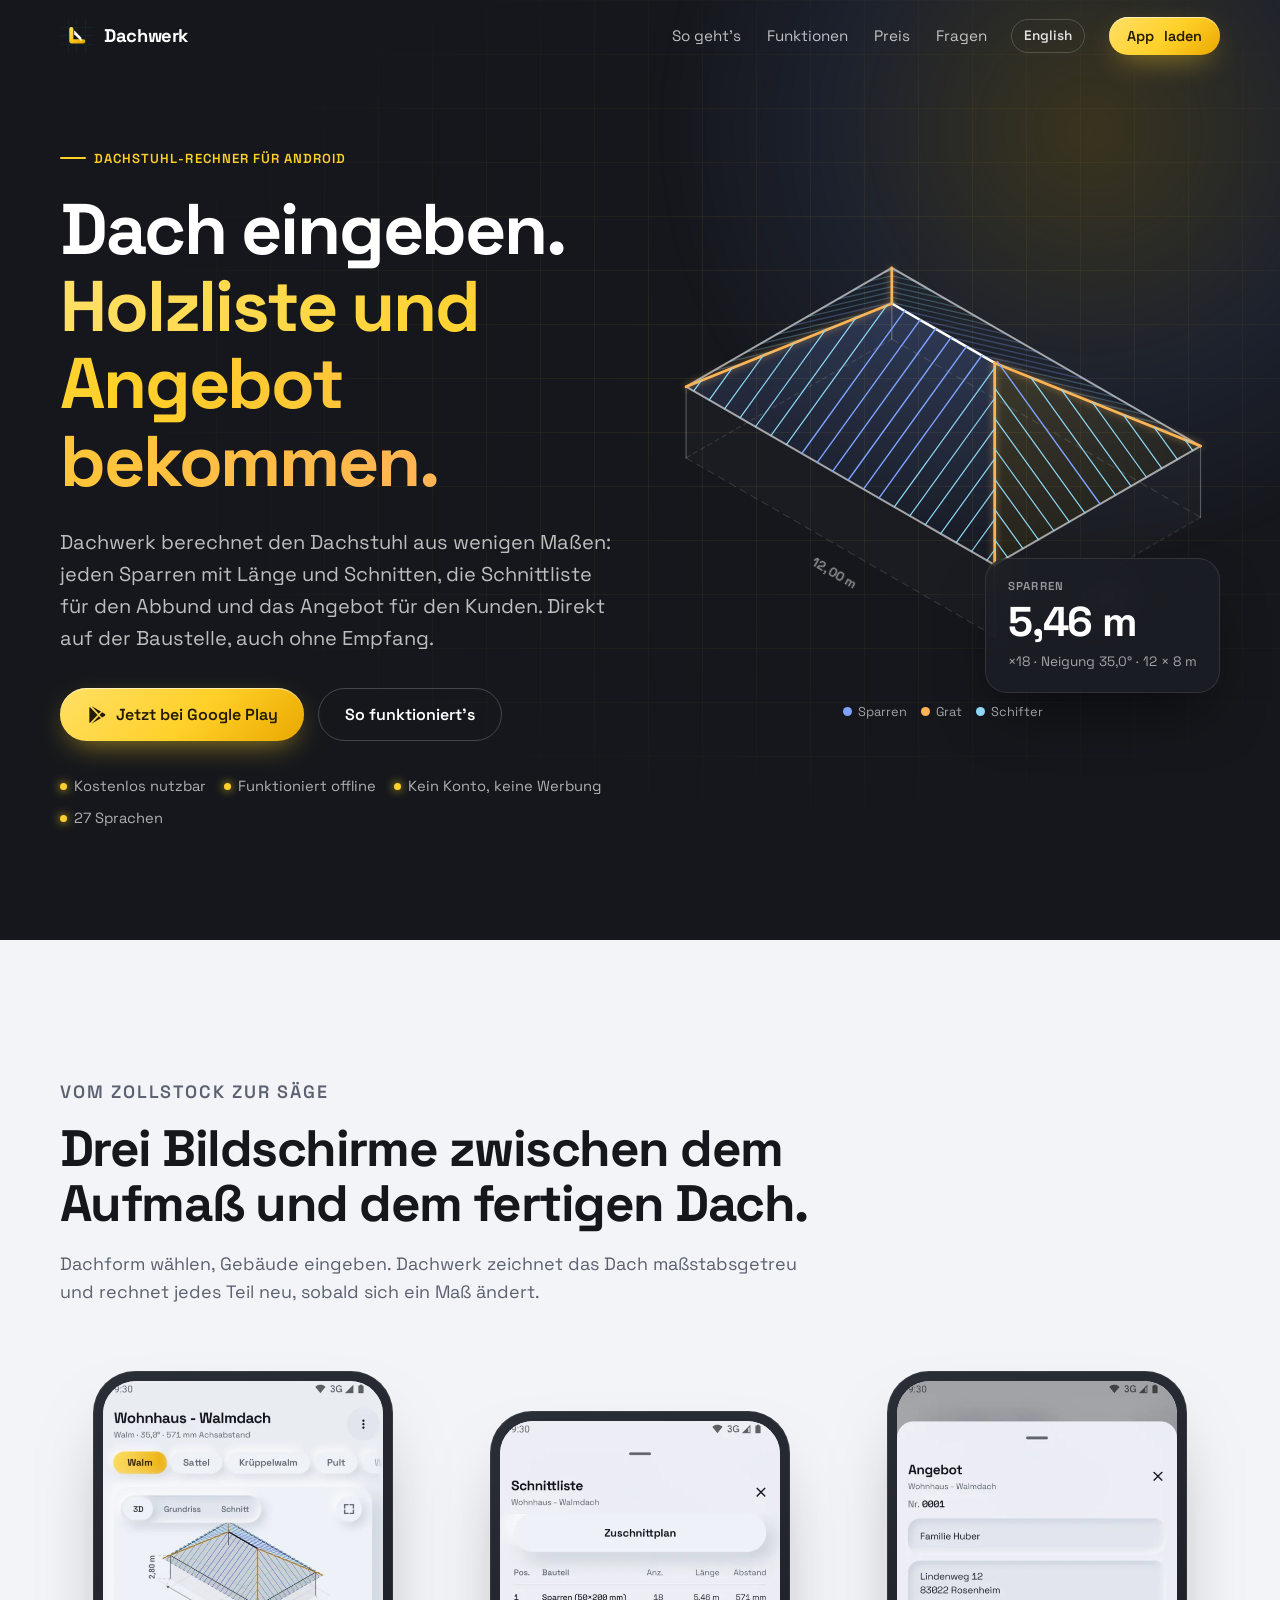
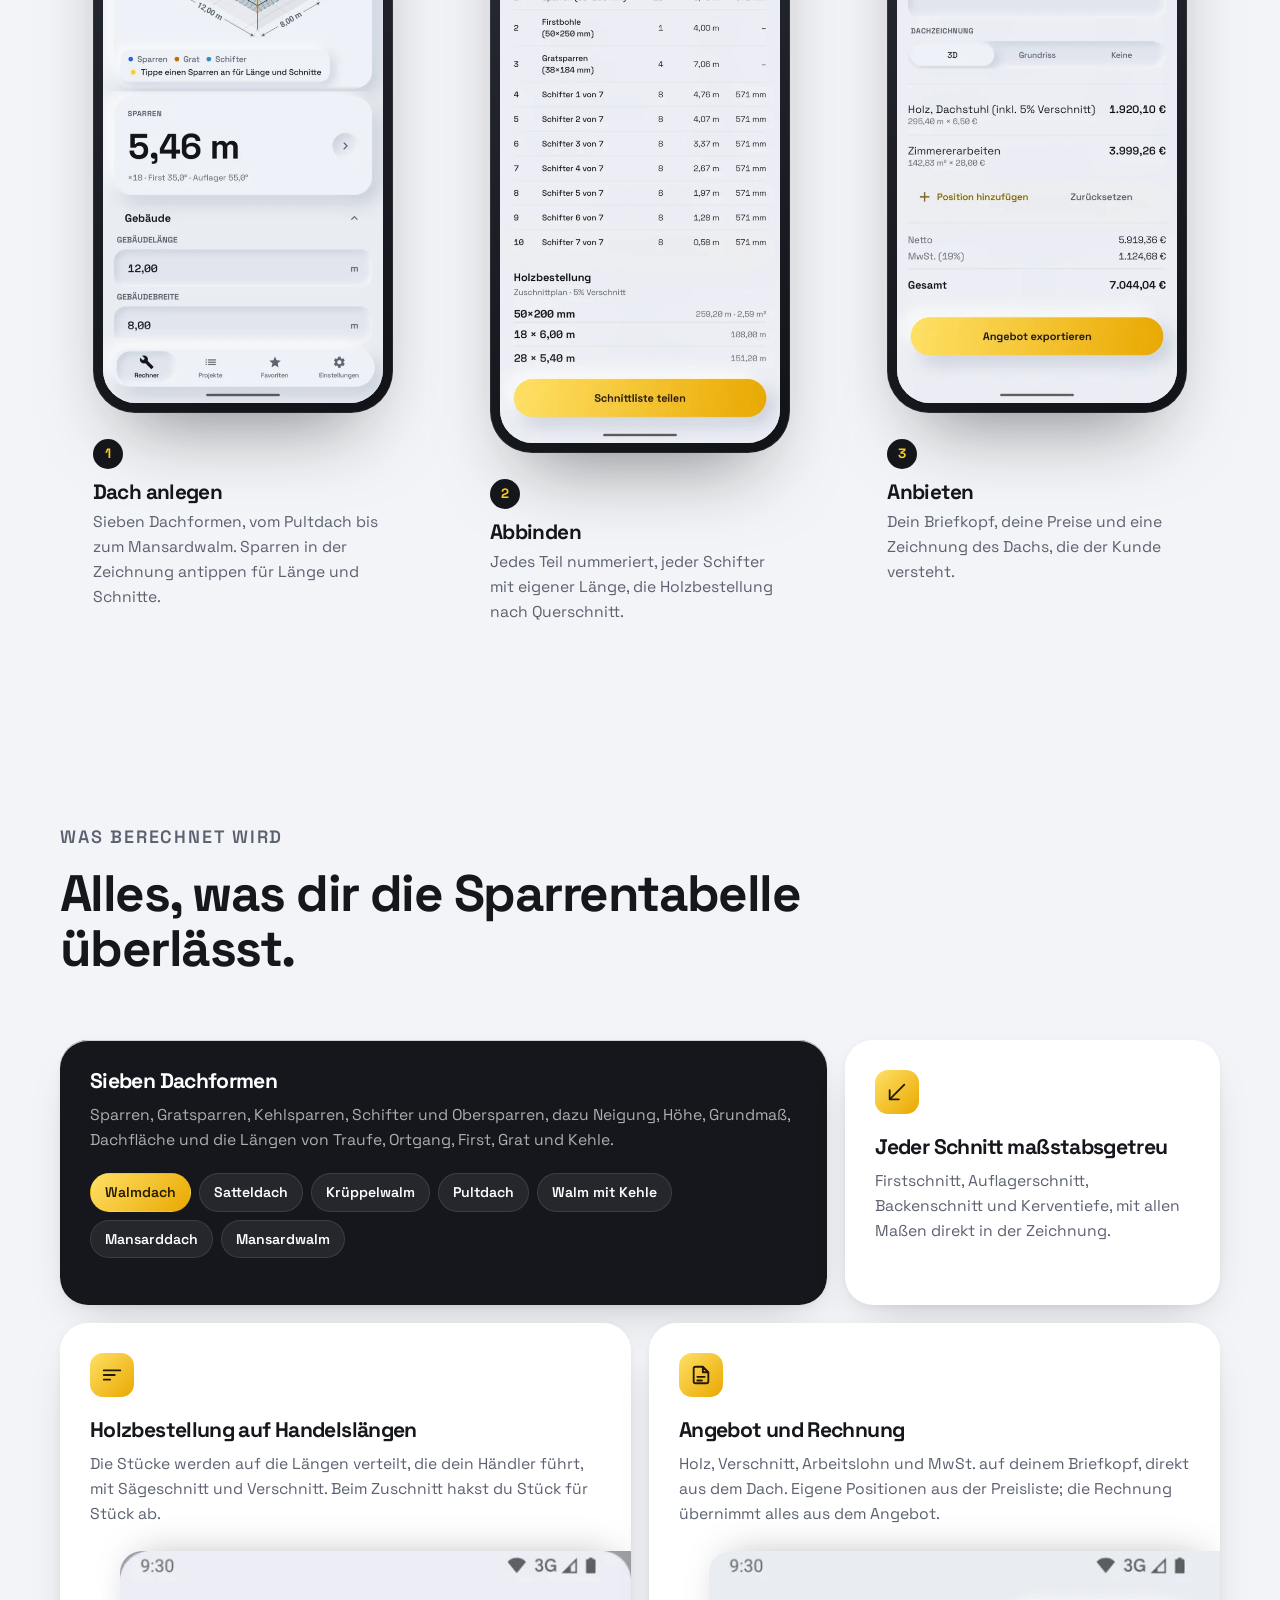
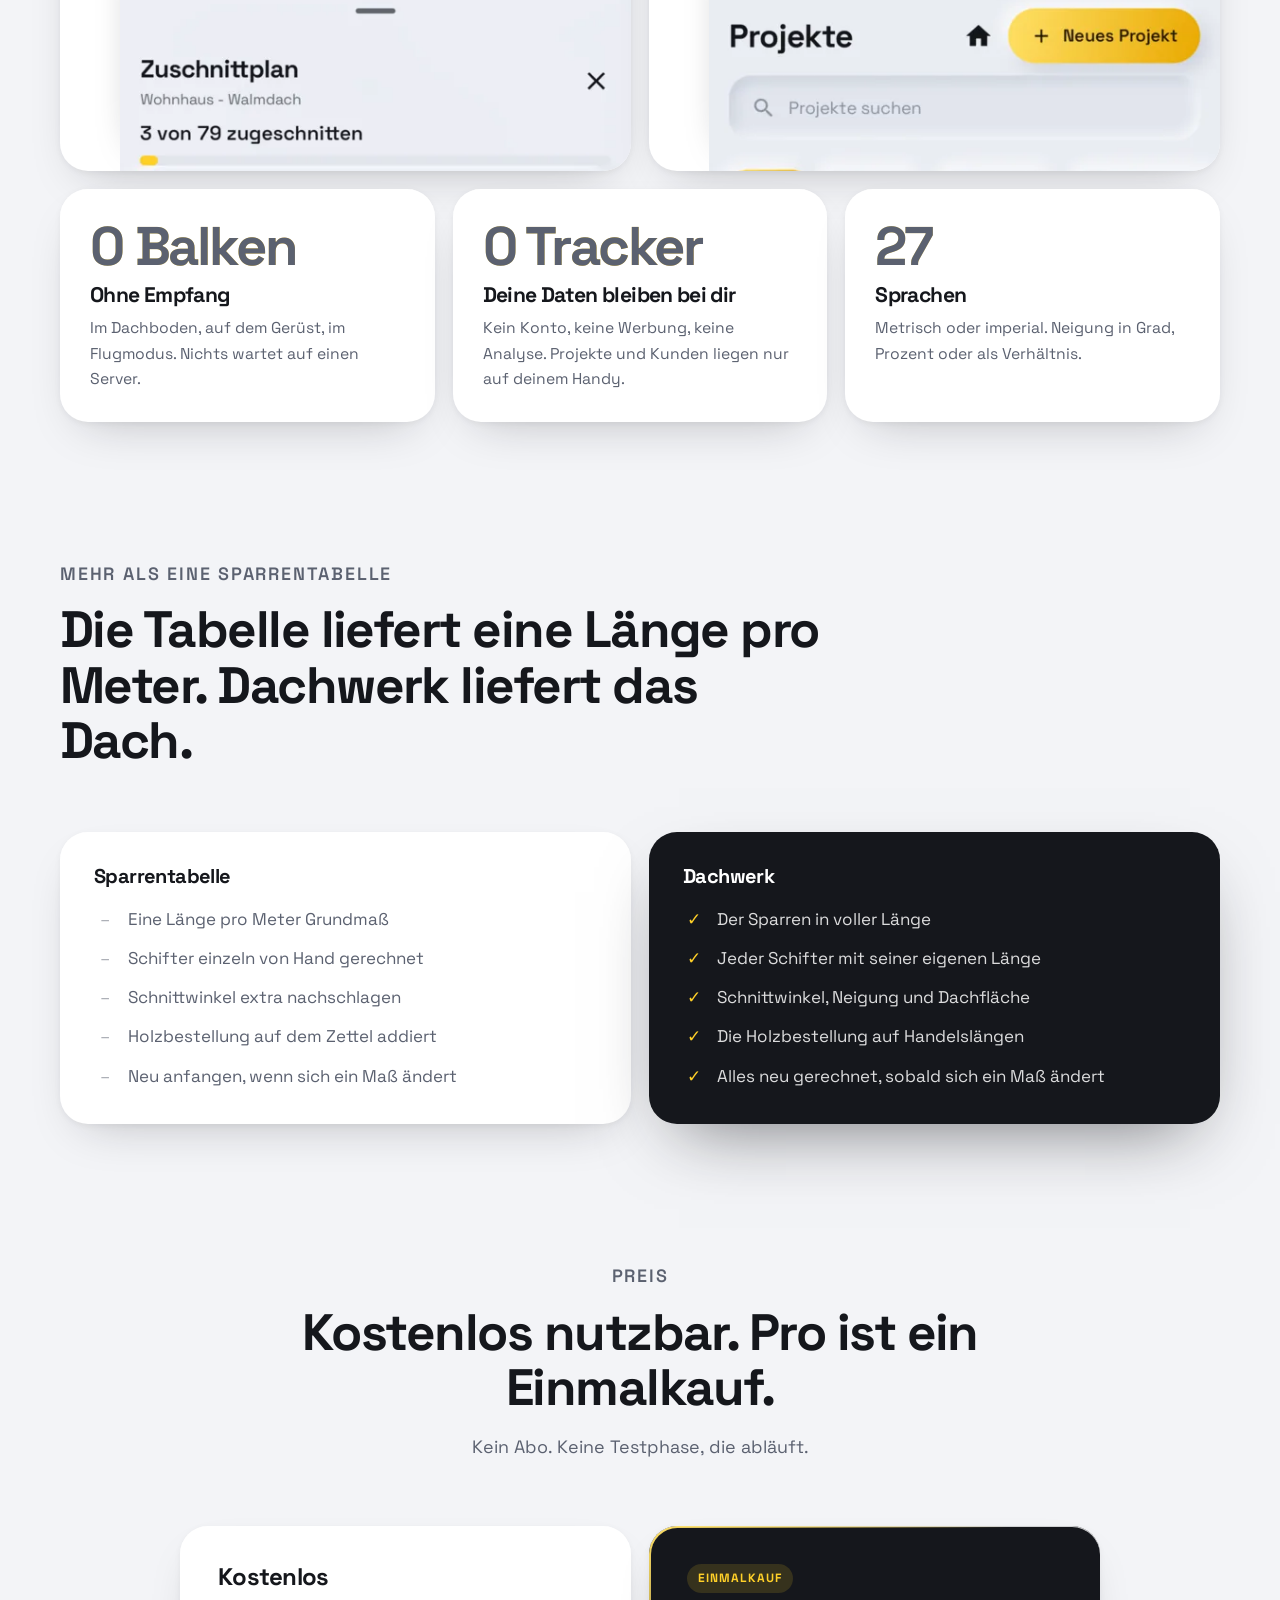
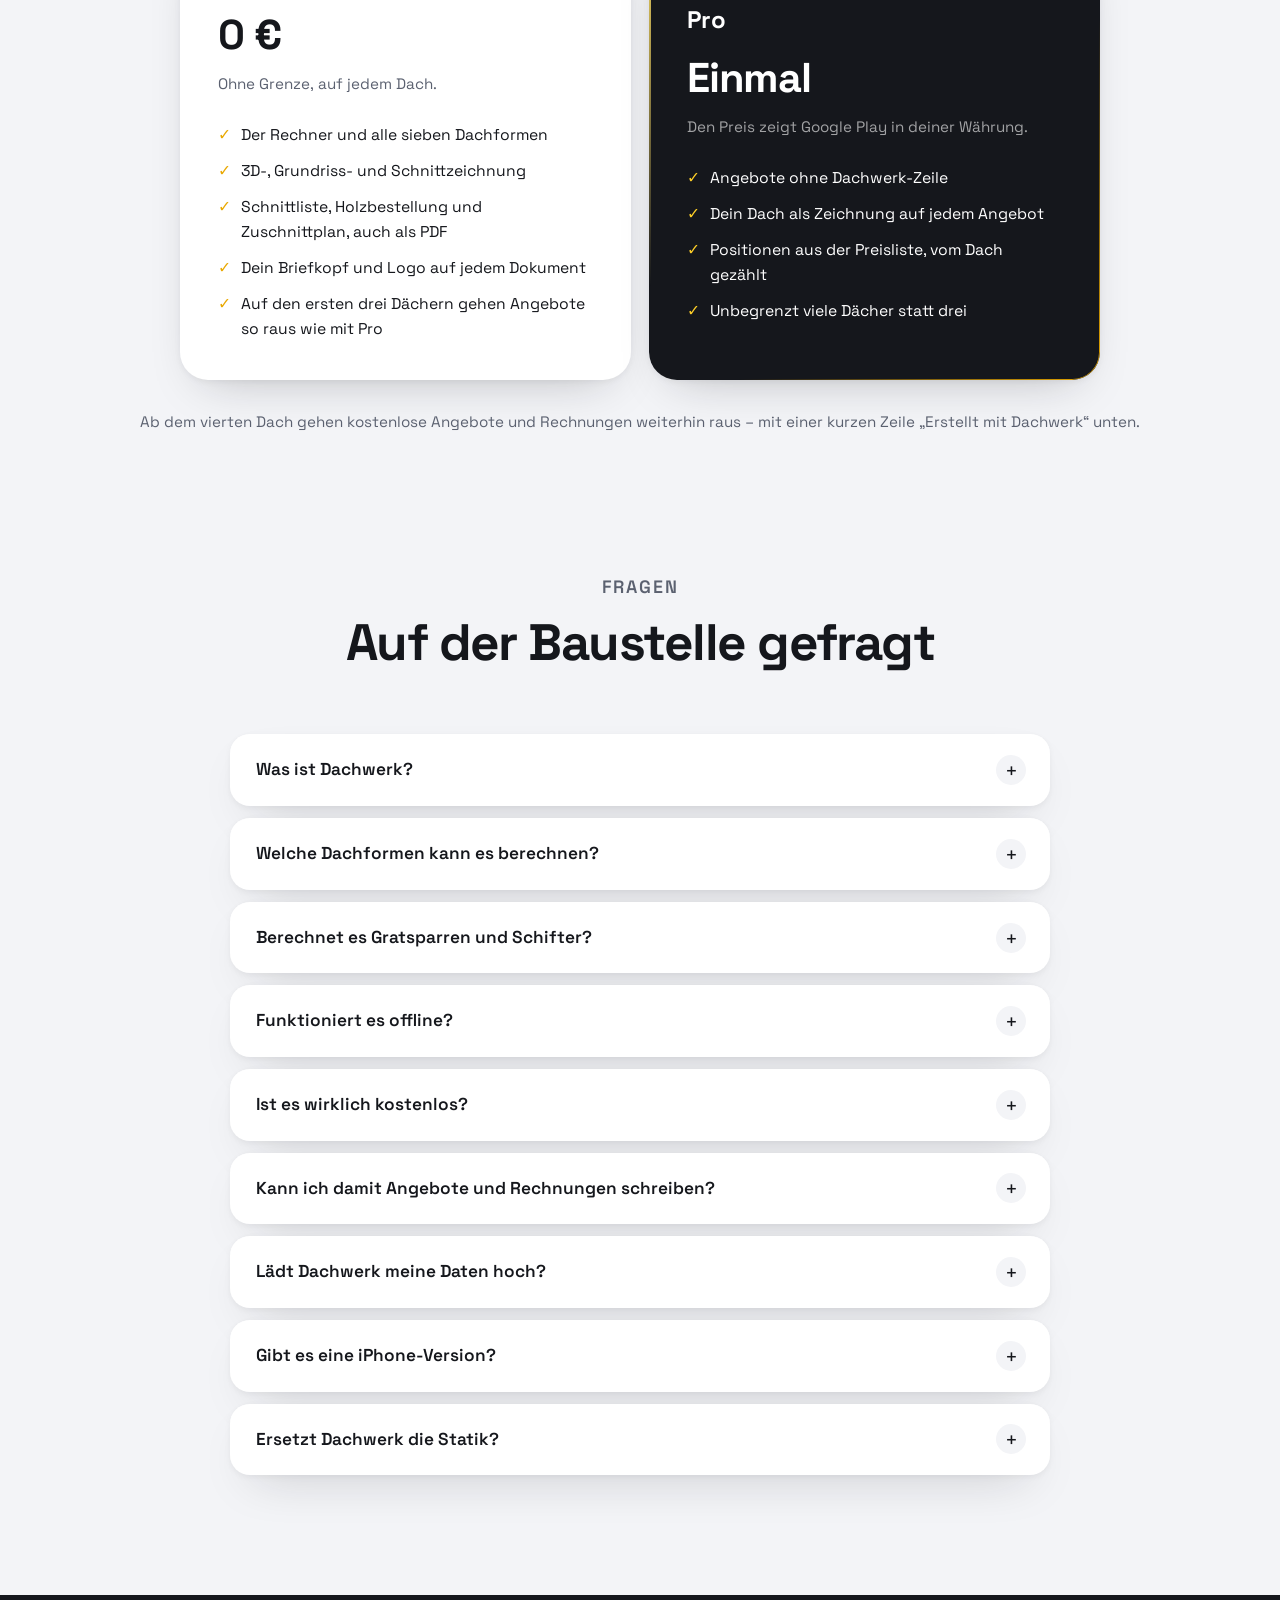
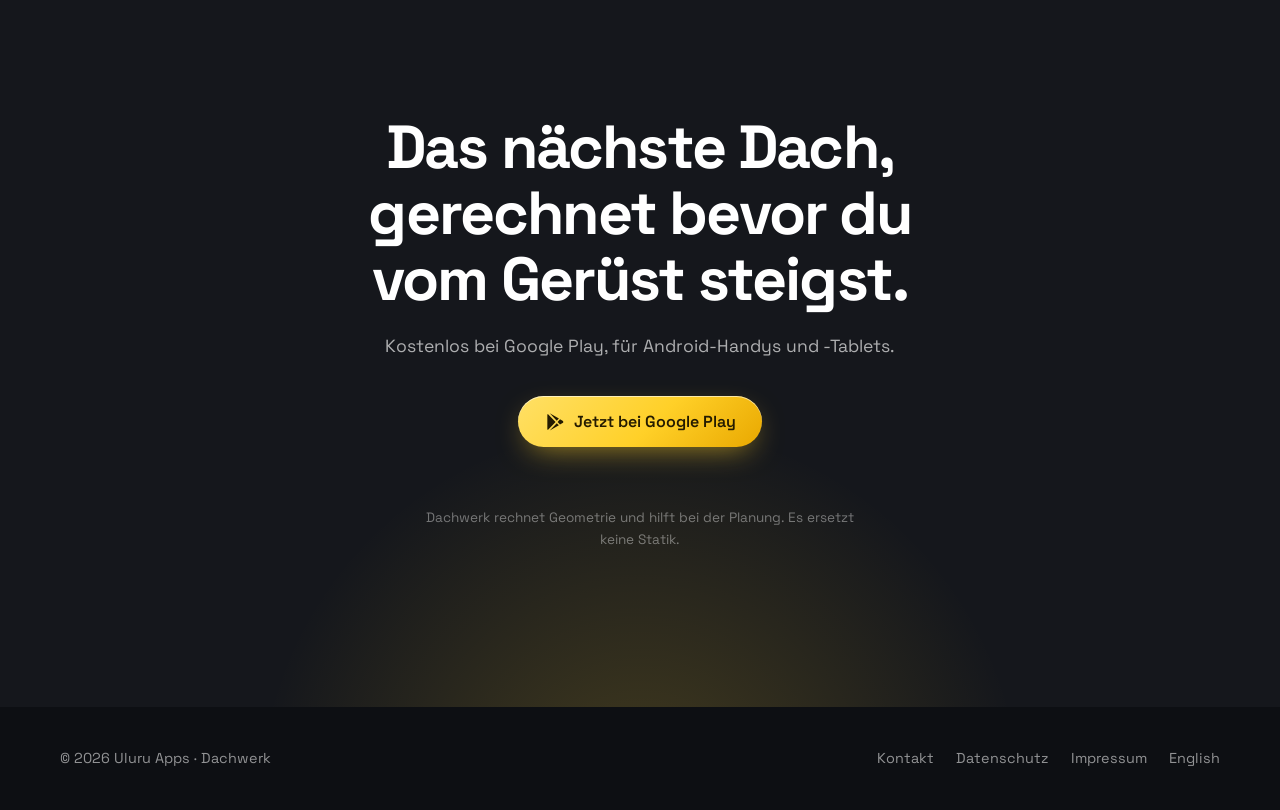
==== commit 97d6268c: "Take the llms.txt link out of the footer, and leave the file for crawlers to find Co-Authored-By: Cl" ====
--- a/public/de/index.html
+++ b/public/de/index.html
@@ -403,7 +403,6 @@
       <a href="https://uluruapps.github.io/dachwerk-privacy/privacy.de.html">Datenschutz</a>
       <a href="../impressum/">Impressum</a>
       <a href="../" hreflang="en" lang="en">English</a>
-      <a href="../llms.txt">llms.txt</a>
     </nav>
   </div>
 </footer>
